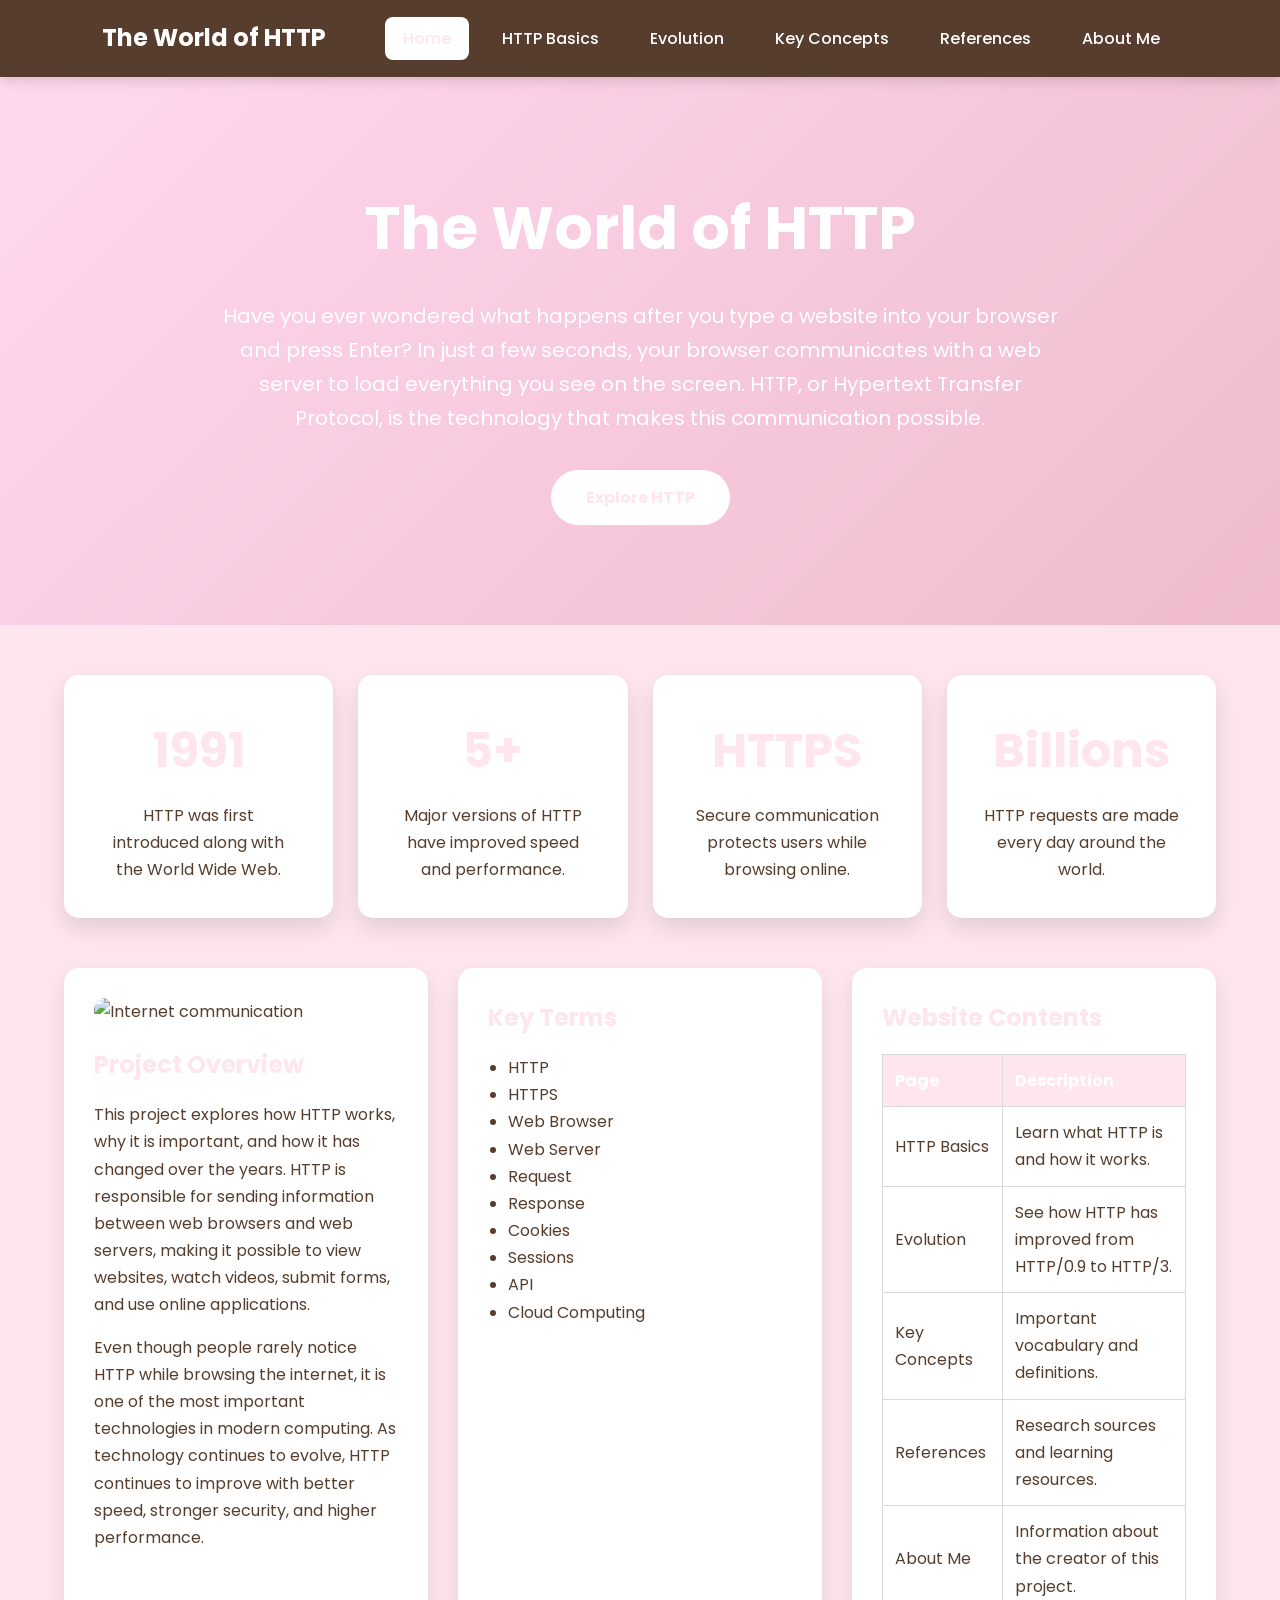
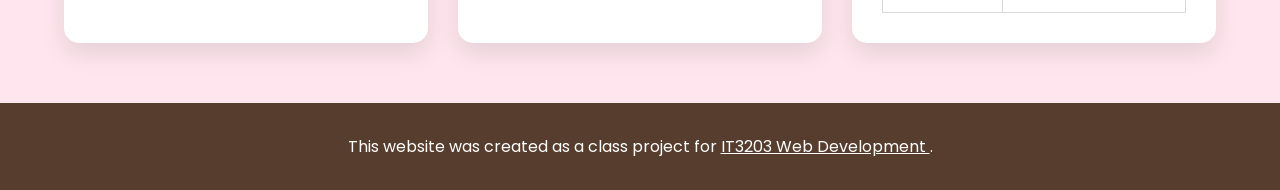
==== index.html @ f37b88d2 "Add files via upload" ====
<!DOCTYPE html>
<html lang="en">

<head>

  <meta charset="UTF-8">
  <meta name="viewport" content="width=device-width, initial-scale=1.0">

  <title>The World of HTTP</title>

  <link rel="stylesheet" href="styles.css">

</head>

<body>

<header>

  <div class="logo">
    <h2>The World of HTTP</h2>
  </div>

  <nav>

    <ul>

      <li><a class="active" href="index.html">Home</a></li>
      <li><a href="topic1.html">HTTP Basics</a></li>
      <li><a href="topic2.html">Evolution</a></li>
      <li><a href="concepts.html">Key Concepts</a></li>
      <li><a href="references.html">References</a></li>
      <li><a href="about.html">About Me</a></li>

    </ul>

  </nav>

</header>

<section class="hero">

  <h1>The World of HTTP</h1>

  <p>

    Have you ever wondered what happens after you type a website into your browser
    and press Enter? In just a few seconds, your browser communicates with a web
    server to load everything you see on the screen. HTTP, or Hypertext Transfer
    Protocol, is the technology that makes this communication possible.

  </p>

  <a href="topic1.html" class="button">Explore HTTP</a>

</section>


<section class="stats">

  <div class="stat">

    <h2>1991</h2>

    <p>
      HTTP was first introduced along with the World Wide Web.
    </p>

  </div>

  <div class="stat">

    <h2>5+</h2>

    <p>
      Major versions of HTTP have improved speed and performance.
    </p>

  </div>

  <div class="stat">

    <h2>HTTPS</h2>

    <p>
      Secure communication protects users while browsing online.
    </p>

  </div>

  <div class="stat">

    <h2>Billions</h2>

    <p>
      HTTP requests are made every day around the world.
    </p>

  </div>

</section>


<main class="container">


  <section class="card">

    <img src="images/hero.jpg"
         alt="Internet communication"
         class="banner-image">

    <h2>Project Overview</h2>

    <p>

      This project explores how HTTP works, why it is important,
      and how it has changed over the years. HTTP is responsible
      for sending information between web browsers and web servers,
      making it possible to view websites, watch videos, submit
      forms, and use online applications.

    </p>

    <p>

      Even though people rarely notice HTTP while browsing the
      internet, it is one of the most important technologies in
      modern computing. As technology continues to evolve,
      HTTP continues to improve with better speed,
      stronger security, and higher performance.

    </p>

  </section>


  <section class="card">

    <h2>Key Terms</h2>

    <ul>

      <li>HTTP</li>

      <li>HTTPS</li>

      <li>Web Browser</li>

      <li>Web Server</li>

      <li>Request</li>

      <li>Response</li>

      <li>Cookies</li>

      <li>Sessions</li>

      <li>API</li>

      <li>Cloud Computing</li>

    </ul>

  </section>

  <section class="card">

    <h2>Website Contents</h2>

    <table>

      <tr>

        <th>Page</th>

        <th>Description</th>

      </tr>

      <tr>

        <td>HTTP Basics</td>

        <td>Learn what HTTP is and how it works.</td>

      </tr>

      <tr>

        <td>Evolution</td>

        <td>See how HTTP has improved from HTTP/0.9 to HTTP/3.</td>

      </tr>

      <tr>

        <td>Key Concepts</td>

        <td>Important vocabulary and definitions.</td>

      </tr>

      <tr>

        <td>References</td>

        <td>Research sources and learning resources.</td>

      </tr>

      <tr>

        <td>About Me</td>

        <td>Information about the creator of this project.</td>

      </tr>

    </table>

  </section>

</main>


<footer>

  <p>

    This website was created as a class project for

    <a href="https://ksuweb.github.io/IT3203/" target="_blank">

      IT3203 Web Development

    </a>.

  </p>

</footer>

</body>

</html>
---- styles.css ----
@import url('https://fonts.googleapis.com/css2?family=Poppins:wght@300;400;500;600;700&display=swap');


*{
    margin:0;
    padding:0;
    box-sizing:border-box;
}


body{

    font-family:'Poppins',sans-serif;

    background:#ffe6ee;

    color:#563d2d;

    line-height:1.7;

}



header{

    background:#563d2d;

    display:flex;

    justify-content:space-between;

    align-items:center;

    padding:18px 8%;

    position:sticky;

    top:0;

    z-index:999;

    box-shadow:0 3px 12px rgba(0,0,0,.15);

}

.logo{

    color:white;

}

nav ul{

    display:flex;

    list-style:none;

    gap:15px;

}

nav a{

    color:white;

    text-decoration:none;

    padding:10px 18px;

    border-radius:8px;

    transition:.3s;

    font-weight:500;

}

nav a:hover{

    background:#563d2d;

    color:#ffe6ee;

}

.active{

    background:white;

    color:#ffe6ee;

}


.hero{

    background:linear-gradient(135deg,#FFD8F0,#EFBBCC);

    color:white;

    text-align:center;

    padding:100px 20px;

}

.hero h1{

    font-size:60px;

    margin-bottom:20px;

}

.hero p{

    max-width:850px;

    margin:auto;

    font-size:20px;

}


.button{

    display:inline-block;

    margin-top:35px;

    background:white;

    color:#ffe6ee;

    text-decoration:none;

    padding:14px 35px;

    border-radius:40px;

    font-weight:bold;

    transition:.3s;

}

.button:hover{

    transform:translateY(-5px);

    background:#563d2d;

}


.stats{

    width:90%;

    max-width:1200px;

    margin:50px auto;

    display:grid;

    grid-template-columns:repeat(auto-fit,minmax(220px,1fr));

    gap:25px;

}

.stat{

    background:white;

    border-radius:15px;

    text-align:center;

    padding:35px;

    box-shadow:0 10px 25px rgba(0,0,0,.12);

    transition:.3s;

}

.stat:hover{

    transform:translateY(-10px);

}

.stat h2{

    color:#ffe6ee;

    font-size:48px;

}

.stat p{

    margin-top:10px;

}


.container{

    width:90%;

    max-width:1200px;

    margin:50px auto;

    display:grid;

    grid-template-columns:repeat(auto-fit,minmax(320px,1fr));

    gap:30px;

}


.card{

    background:white;

    border-radius:15px;

    padding:30px;

    box-shadow:0 10px 25px rgba(0,0,0,.10);

    transition:.3s;

}

.card:hover{

    transform:translateY(-8px);

}

.card h2{

    color:#ffe6ee;

    margin-bottom:15px;

}

.card p{

    margin-bottom:15px;

}

.card ul{

    margin-left:20px;

}


.banner-image{

    width:100%;

    border-radius:12px;

    margin-bottom:20px;

}


table{

    width:100%;

    border-collapse:collapse;

    margin-top:15px;

}

th{

    background:#ffe6ee;

    color:white;

}

th,td{

    border:1px solid #d9d9d9;

    padding:12px;

    text-align:left;

}


footer{

    background:#563d2d;

    color:white;

    text-align:center;

    padding:30px;

    margin-top:60px;

}

footer a{

    color:#ffffff;

}

footer a:hover{

    color:#563d2d;

}


.card,
.stat{

    animation:fadeUp .8s ease;

}

@keyframes fadeUp{

    from{

        opacity:0;

        transform:translateY(25px);

    }

    to{

        opacity:1;

        transform:translateY(0);

    }

}


@media (max-width:900px){

    header{

        flex-direction:column;

    }

    nav ul{

        flex-wrap:wrap;

        justify-content:center;

        margin-top:15px;

    }

    .hero h1{

        font-size:42px;

    }

    .hero p{

        font-size:18px;

    }

}
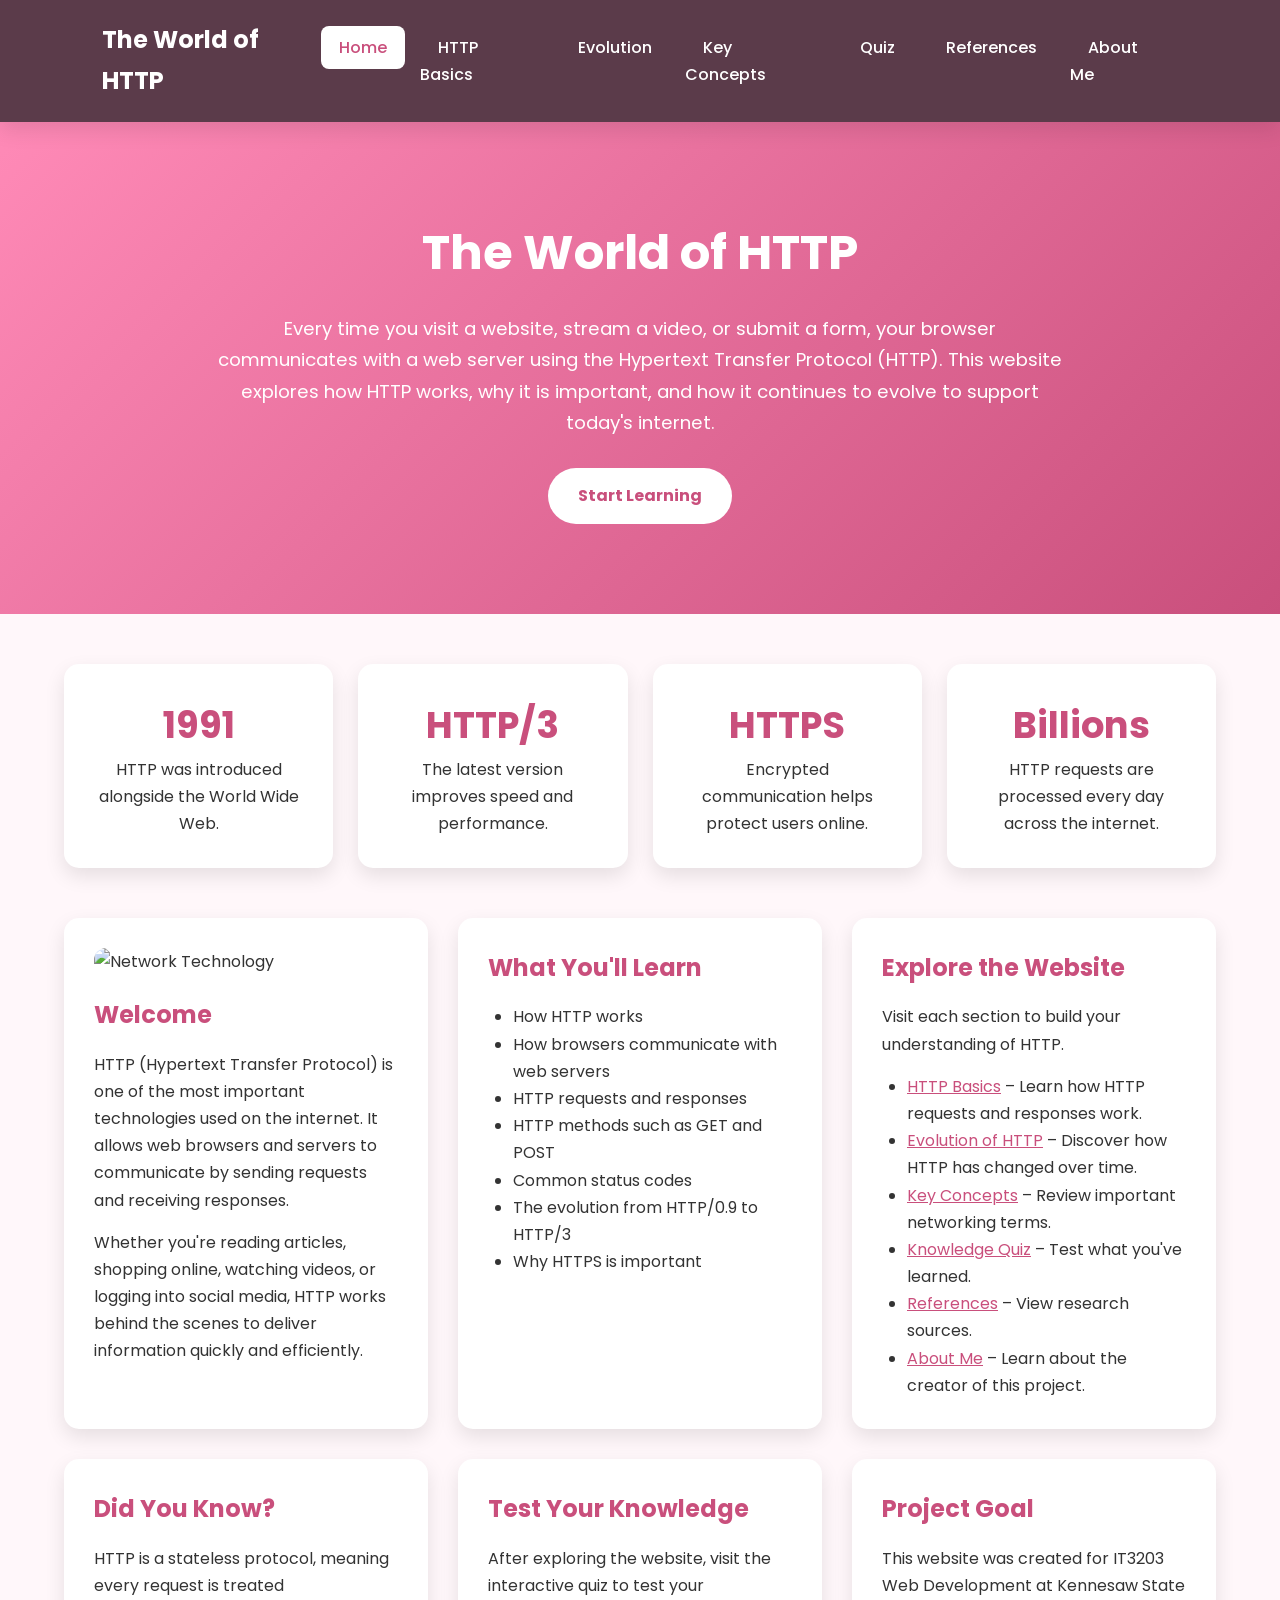
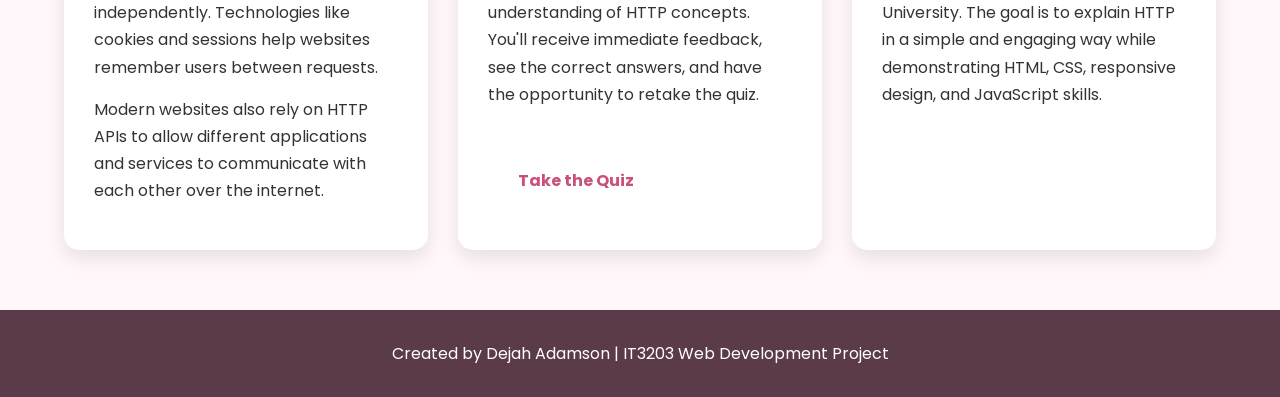
==== commit a8b9b8fe: "Update index.html" ====
--- a/index.html
+++ b/index.html
@@ -2,245 +2,173 @@
 <html lang="en">
 
 <head>
-
-  <meta charset="UTF-8">
-  <meta name="viewport" content="width=device-width, initial-scale=1.0">
-
-  <title>The World of HTTP</title>
-
-  <link rel="stylesheet" href="styles.css">
-
+    <meta charset="UTF-8">
+    <meta name="viewport" content="width=device-width, initial-scale=1.0">
+    <title>The World of HTTP</title>
+    <link rel="stylesheet" href="styles.css">
 </head>
 
 <body>
 
 <header>
 
-  <div class="logo">
-    <h2>The World of HTTP</h2>
-  </div>
+    <div class="logo">
+        <h2>The World of HTTP</h2>
+    </div>
 
-  <nav>
-
-    <ul>
-
-      <li><a class="active" href="index.html">Home</a></li>
-      <li><a href="topic1.html">HTTP Basics</a></li>
-      <li><a href="topic2.html">Evolution</a></li>
-      <li><a href="concepts.html">Key Concepts</a></li>
-      <li><a href="references.html">References</a></li>
-      <li><a href="about.html">About Me</a></li>
-
-    </ul>
-
-  </nav>
+    <nav>
+        <ul>
+            <li><a class="active" href="index.html">Home</a></li>
+            <li><a href="topic1.html">HTTP Basics</a></li>
+            <li><a href="topic2.html">Evolution</a></li>
+            <li><a href="concepts.html">Key Concepts</a></li>
+            <li><a href="quiz.html">Quiz</a></li>
+            <li><a href="references.html">References</a></li>
+            <li><a href="about.html">About Me</a></li>
+        </ul>
+    </nav>
 
 </header>
 
 <section class="hero">
 
-  <h1>The World of HTTP</h1>
+    <h1>The World of HTTP</h1>
 
-  <p>
+    <p>
+        Every time you visit a website, stream a video, or submit a form, your browser communicates with a web server using the Hypertext Transfer Protocol (HTTP). This website explores how HTTP works, why it is important, and how it continues to evolve to support today's internet.
+    </p>
 
-    Have you ever wondered what happens after you type a website into your browser
-    and press Enter? In just a few seconds, your browser communicates with a web
-    server to load everything you see on the screen. HTTP, or Hypertext Transfer
-    Protocol, is the technology that makes this communication possible.
-
-  </p>
-
-  <a href="topic1.html" class="button">Explore HTTP</a>
+    <a href="topic1.html" class="button">Start Learning</a>
 
 </section>
 
-
 <section class="stats">
 
-  <div class="stat">
+    <div class="stat">
+        <h2>1991</h2>
+        <p>HTTP was introduced alongside the World Wide Web.</p>
+    </div>
 
-    <h2>1991</h2>
+    <div class="stat">
+        <h2>HTTP/3</h2>
+        <p>The latest version improves speed and performance.</p>
+    </div>
 
-    <p>
-      HTTP was first introduced along with the World Wide Web.
-    </p>
+    <div class="stat">
+        <h2>HTTPS</h2>
+        <p>Encrypted communication helps protect users online.</p>
+    </div>
 
-  </div>
-
-  <div class="stat">
-
-    <h2>5+</h2>
-
-    <p>
-      Major versions of HTTP have improved speed and performance.
-    </p>
-
-  </div>
-
-  <div class="stat">
-
-    <h2>HTTPS</h2>
-
-    <p>
-      Secure communication protects users while browsing online.
-    </p>
-
-  </div>
-
-  <div class="stat">
-
-    <h2>Billions</h2>
-
-    <p>
-      HTTP requests are made every day around the world.
-    </p>
-
-  </div>
+    <div class="stat">
+        <h2>Billions</h2>
+        <p>HTTP requests are processed every day across the internet.</p>
+    </div>
 
 </section>
 
-
 <main class="container">
 
+    <section class="card">
 
-  <section class="card">
+        <img src="images/hero.jpg" alt="Network Technology" class="banner-image">
 
-    <img src="images/hero.jpg"
-         alt="Internet communication"
-         class="banner-image">
+        <h2>Welcome</h2>
 
-    <h2>Project Overview</h2>
+        <p>
+            HTTP (Hypertext Transfer Protocol) is one of the most important technologies used on the internet. It allows web browsers and servers to communicate by sending requests and receiving responses.
+        </p>
 
-    <p>
+        <p>
+            Whether you're reading articles, shopping online, watching videos, or logging into social media, HTTP works behind the scenes to deliver information quickly and efficiently.
+        </p>
 
-      This project explores how HTTP works, why it is important,
-      and how it has changed over the years. HTTP is responsible
-      for sending information between web browsers and web servers,
-      making it possible to view websites, watch videos, submit
-      forms, and use online applications.
+    </section>
 
-    </p>
+    <section class="card">
 
-    <p>
+        <h2>What You'll Learn</h2>
 
-      Even though people rarely notice HTTP while browsing the
-      internet, it is one of the most important technologies in
-      modern computing. As technology continues to evolve,
-      HTTP continues to improve with better speed,
-      stronger security, and higher performance.
+        <ul>
+            <li>How HTTP works</li>
+            <li>How browsers communicate with web servers</li>
+            <li>HTTP requests and responses</li>
+            <li>HTTP methods such as GET and POST</li>
+            <li>Common status codes</li>
+            <li>The evolution from HTTP/0.9 to HTTP/3</li>
+            <li>Why HTTPS is important</li>
+        </ul>
 
-    </p>
+    </section>
 
-  </section>
+    <section class="card">
 
+        <h2>Explore the Website</h2>
 
-  <section class="card">
+        <p>
+            Visit each section to build your understanding of HTTP.
+        </p>
 
-    <h2>Key Terms</h2>
+        <ul>
+            <li><a href="topic1.html">HTTP Basics</a> – Learn how HTTP requests and responses work.</li>
 
-    <ul>
+            <li><a href="topic2.html">Evolution of HTTP</a> – Discover how HTTP has changed over time.</li>
 
-      <li>HTTP</li>
+            <li><a href="concepts.html">Key Concepts</a> – Review important networking terms.</li>
 
-      <li>HTTPS</li>
+            <li><a href="quiz.html">Knowledge Quiz</a> – Test what you've learned.</li>
 
-      <li>Web Browser</li>
+            <li><a href="references.html">References</a> – View research sources.</li>
 
-      <li>Web Server</li>
+            <li><a href="about.html">About Me</a> – Learn about the creator of this project.</li>
+        </ul>
 
-      <li>Request</li>
+    </section>
 
-      <li>Response</li>
+    <section class="card">
 
-      <li>Cookies</li>
+        <h2>Did You Know?</h2>
 
-      <li>Sessions</li>
+        <p>
+            HTTP is a stateless protocol, meaning every request is treated independently. Technologies like cookies and sessions help websites remember users between requests.
+        </p>
 
-      <li>API</li>
+        <p>
+            Modern websites also rely on HTTP APIs to allow different applications and services to communicate with each other over the internet.
+        </p>
 
-      <li>Cloud Computing</li>
+    </section>
 
-    </ul>
+    <section class="card">
 
-  </section>
+        <h2>Test Your Knowledge</h2>
 
-  <section class="card">
+        <p>
+            After exploring the website, visit the interactive quiz to test your understanding of HTTP concepts. You'll receive immediate feedback, see the correct answers, and have the opportunity to retake the quiz.
+        </p>
 
-    <h2>Website Contents</h2>
+        <a href="quiz.html" class="button">Take the Quiz</a>
 
-    <table>
+    </section>
 
-      <tr>
+    <section class="card">
 
-        <th>Page</th>
+        <h2>Project Goal</h2>
 
-        <th>Description</th>
+        <p>
+            This website was created for IT3203 Web Development at Kennesaw State University. The goal is to explain HTTP in a simple and engaging way while demonstrating HTML, CSS, responsive design, and JavaScript skills.
+        </p>
 
-      </tr>
-
-      <tr>
-
-        <td>HTTP Basics</td>
-
-        <td>Learn what HTTP is and how it works.</td>
-
-      </tr>
-
-      <tr>
-
-        <td>Evolution</td>
-
-        <td>See how HTTP has improved from HTTP/0.9 to HTTP/3.</td>
-
-      </tr>
-
-      <tr>
-
-        <td>Key Concepts</td>
-
-        <td>Important vocabulary and definitions.</td>
-
-      </tr>
-
-      <tr>
-
-        <td>References</td>
-
-        <td>Research sources and learning resources.</td>
-
-      </tr>
-
-      <tr>
-
-        <td>About Me</td>
-
-        <td>Information about the creator of this project.</td>
-
-      </tr>
-
-    </table>
-
-  </section>
+    </section>
 
 </main>
 
-
 <footer>
 
-  <p>
-
-    This website was created as a class project for
-
-    <a href="https://ksuweb.github.io/IT3203/" target="_blank">
-
-      IT3203 Web Development
-
-    </a>.
-
-  </p>
+    <p>
+        Created by Dejah Adamson | IT3203 Web Development Project
+    </p>
 
 </footer>
 
 </body>
-
-</html>+</html>
--- a/styles.css
+++ b/styles.css
@@ -1,5 +1,17 @@
 
 @import url('https://fonts.googleapis.com/css2?family=Poppins:wght@300;400;500;600;700&display=swap');
+
+:root{
+    --primary:#c94f7c;
+    --secondary:#5b3b4a;
+    --accent:#f8d7e5;
+    --background:#fff7fa;
+    --white:#ffffff;
+    --text:#333333;
+    --success:#2e8b57;
+    --danger:#d62828;
+    --shadow:0 8px 20px rgba(0,0,0,.1);
+}
 
 
 *{
@@ -12,20 +24,16 @@
 body{
 
     font-family:'Poppins',sans-serif;
-
-    background:#ffe6ee;
-
-    color:#563d2d;
-
+    background:var(--background);
+    color:var(--text);
     line-height:1.7;
 
 }
 
-
-
 header{
 
-    background:#563d2d;
+    background:var(--secondary);
+    color:white;
 
     display:flex;
 
@@ -33,19 +41,20 @@
 
     align-items:center;
 
-    padding:18px 8%;
+    padding:20px 8%;
 
     position:sticky;
 
     top:0;
 
-    z-index:999;
-
-    box-shadow:0 3px 12px rgba(0,0,0,.15);
-
-}
-
-.logo{
+    z-index:1000;
+
+    box-shadow:var(--shadow);
+
+}
+
+
+.logo h2{
 
     color:white;
 
@@ -63,10 +72,10 @@
 
 nav a{
 
-    color:white;
-
     text-decoration:none;
 
+    color:white;
+
     padding:10px 18px;
 
     border-radius:8px;
@@ -79,9 +88,7 @@
 
 nav a:hover{
 
-    background:#563d2d;
-
-    color:#ffe6ee;
+    background:var(--primary);
 
 }
 
@@ -89,26 +96,25 @@
 
     background:white;
 
-    color:#ffe6ee;
-
-}
-
+    color:var(--primary);
+
+}
 
 .hero{
 
-    background:linear-gradient(135deg,#FFD8F0,#EFBBCC);
+    background:linear-gradient(135deg,#ff8ab7,#c94f7c);
 
     color:white;
 
     text-align:center;
 
-    padding:100px 20px;
+    padding:90px 20px;
 
 }
 
 .hero h1{
 
-    font-size:60px;
+    font-size:3rem;
 
     margin-bottom:20px;
 
@@ -120,7 +126,7 @@
 
     margin:auto;
 
-    font-size:20px;
+    font-size:1.15rem;
 
 }
 
@@ -129,15 +135,15 @@
 
     display:inline-block;
 
-    margin-top:35px;
+    margin-top:30px;
 
     background:white;
 
-    color:#ffe6ee;
+    color:var(--primary);
 
     text-decoration:none;
 
-    padding:14px 35px;
+    padding:14px 30px;
 
     border-radius:40px;
 
@@ -149,187 +155,308 @@
 
 .button:hover{
 
+    background:var(--secondary);
+
+    color:white;
+
+    transform:translateY(-3px);
+
+}
+
+
+.stats{
+
+    width:90%;
+
+    max-width:1200px;
+
+    margin:50px auto;
+
+    display:grid;
+
+    grid-template-columns:repeat(auto-fit,minmax(220px,1fr));
+
+    gap:25px;
+
+}
+
+.stat{
+
+    background:white;
+
+    padding:30px;
+
+    text-align:center;
+
+    border-radius:15px;
+
+    box-shadow:var(--shadow);
+
+    transition:.3s;
+
+}
+
+.stat:hover{
+
+    transform:translateY(-6px);
+
+}
+
+.stat h2{
+
+    color:var(--primary);
+
+    font-size:2.3rem;
+
+}
+
+
+.container{
+
+    width:90%;
+
+    max-width:1200px;
+
+    margin:50px auto;
+
+    display:grid;
+
+    grid-template-columns:repeat(auto-fit,minmax(320px,1fr));
+
+    gap:30px;
+
+}
+
+
+.card{
+
+    background:white;
+
+    padding:30px;
+
+    border-radius:15px;
+
+    box-shadow:var(--shadow);
+
+    transition:.3s;
+
+    overflow-wrap:break-word;
+
+}
+
+.card:hover{
+
     transform:translateY(-5px);
 
-    background:#563d2d;
-
-}
-
-
-.stats{
-
-    width:90%;
-
-    max-width:1200px;
-
-    margin:50px auto;
-
-    display:grid;
-
-    grid-template-columns:repeat(auto-fit,minmax(220px,1fr));
-
-    gap:25px;
-
-}
-
-.stat{
-
-    background:white;
-
-    border-radius:15px;
+}
+
+.card h2{
+
+    color:var(--primary);
+
+    margin-bottom:15px;
+
+}
+
+.card p{
+
+    margin-bottom:15px;
+
+}
+
+.card ul,
+.card ol{
+
+    margin-left:25px;
+
+}
+
+.banner-image{
+
+    width:100%;
+
+    border-radius:12px;
+
+    margin-bottom:20px;
+
+}
+
+
+table{
+
+    width:100%;
+
+    border-collapse:collapse;
+
+    margin-top:20px;
+
+    display:block;
+
+    overflow-x:auto;
+
+}
+
+th{
+
+    background:var(--primary);
+
+    color:white;
+
+}
+
+th,
+td{
+
+    border:1px solid #ddd;
+
+    padding:12px;
+
+    text-align:left;
+
+}
+
+
+a{
+
+    color:var(--primary);
+
+}
+
+a:hover{
+
+    color:var(--secondary);
+
+}
+
+
+.quiz-question{
+
+    margin-bottom:30px;
+
+}
+
+.quiz-question h3{
+
+    margin-bottom:10px;
+
+}
+
+input[type=text]{
+
+    width:100%;
+
+    padding:12px;
+
+    border:1px solid #ccc;
+
+    border-radius:8px;
+
+    margin-top:10px;
+
+}
+
+label{
+
+    display:block;
+
+    margin:8px 0;
+
+}
+
+button{
+
+    background:var(--primary);
+
+    color:white;
+
+    border:none;
+
+    padding:12px 25px;
+
+    border-radius:8px;
+
+    cursor:pointer;
+
+    margin-top:20px;
+
+    margin-right:10px;
+
+    font-size:16px;
+
+    transition:.3s;
+
+}
+
+button:hover{
+
+    background:var(--secondary);
+
+}
+
+#results{
+
+    margin-top:40px;
+
+    padding:25px;
+
+    border-radius:12px;
+
+    background:#fafafa;
+
+    box-shadow:var(--shadow);
+
+}
+
+.correct{
+
+    color:var(--success);
+
+    font-weight:bold;
+
+}
+
+.incorrect{
+
+    color:var(--danger);
+
+    font-weight:bold;
+
+}
+
+.pass{
+
+    color:var(--success);
+
+    font-size:1.4rem;
+
+}
+
+.fail{
+
+    color:var(--danger);
+
+    font-size:1.4rem;
+
+}
+
+
+footer{
+
+    background:var(--secondary);
+
+    color:white;
 
     text-align:center;
 
-    padding:35px;
-
-    box-shadow:0 10px 25px rgba(0,0,0,.12);
-
-    transition:.3s;
-
-}
-
-.stat:hover{
-
-    transform:translateY(-10px);
-
-}
-
-.stat h2{
-
-    color:#ffe6ee;
-
-    font-size:48px;
-
-}
-
-.stat p{
-
-    margin-top:10px;
-
-}
-
-
-.container{
-
-    width:90%;
-
-    max-width:1200px;
-
-    margin:50px auto;
-
-    display:grid;
-
-    grid-template-columns:repeat(auto-fit,minmax(320px,1fr));
-
-    gap:30px;
-
-}
-
-
-.card{
-
-    background:white;
-
-    border-radius:15px;
-
     padding:30px;
 
-    box-shadow:0 10px 25px rgba(0,0,0,.10);
-
-    transition:.3s;
-
-}
-
-.card:hover{
-
-    transform:translateY(-8px);
-
-}
-
-.card h2{
-
-    color:#ffe6ee;
-
-    margin-bottom:15px;
-
-}
-
-.card p{
-
-    margin-bottom:15px;
-
-}
-
-.card ul{
-
-    margin-left:20px;
-
-}
-
-
-.banner-image{
-
-    width:100%;
-
-    border-radius:12px;
-
-    margin-bottom:20px;
-
-}
-
-
-table{
-
-    width:100%;
-
-    border-collapse:collapse;
-
-    margin-top:15px;
-
-}
-
-th{
-
-    background:#ffe6ee;
-
-    color:white;
-
-}
-
-th,td{
-
-    border:1px solid #d9d9d9;
-
-    padding:12px;
-
-    text-align:left;
-
-}
-
-
-footer{
-
-    background:#563d2d;
-
-    color:white;
-
-    text-align:center;
-
-    padding:30px;
-
     margin-top:60px;
 
 }
 
 footer a{
 
-    color:#ffffff;
-
-}
-
-footer a:hover{
-
-    color:#563d2d;
+    color:white;
 
 }
 
@@ -347,7 +474,7 @@
 
         opacity:0;
 
-        transform:translateY(25px);
+        transform:translateY(20px);
 
     }
 
@@ -362,7 +489,7 @@
 }
 
 
-@media (max-width:900px){
+@media(max-width:900px){
 
     header{
 
@@ -382,14 +509,8 @@
 
     .hero h1{
 
-        font-size:42px;
+        font-size:2.2rem;
 
     }
 
-    .hero p{
-
-        font-size:18px;
-
-    }
-
-}+}
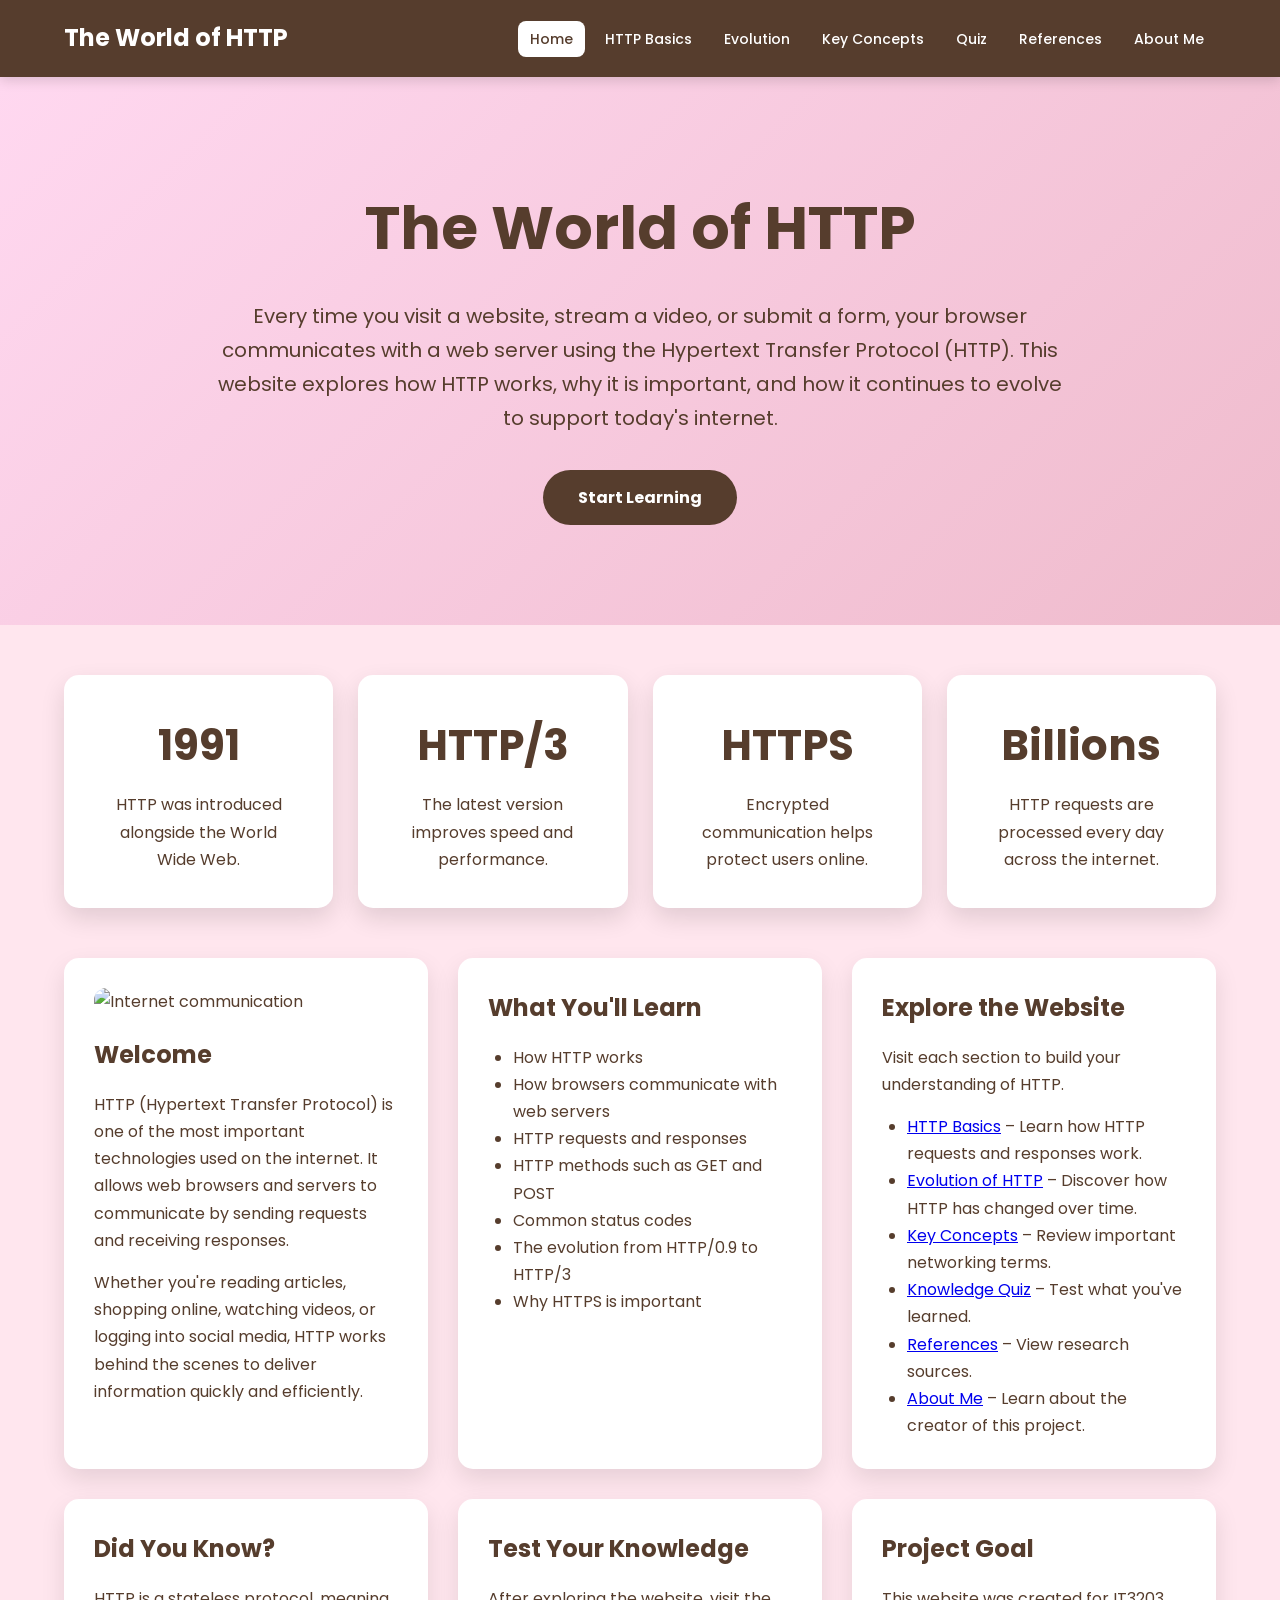
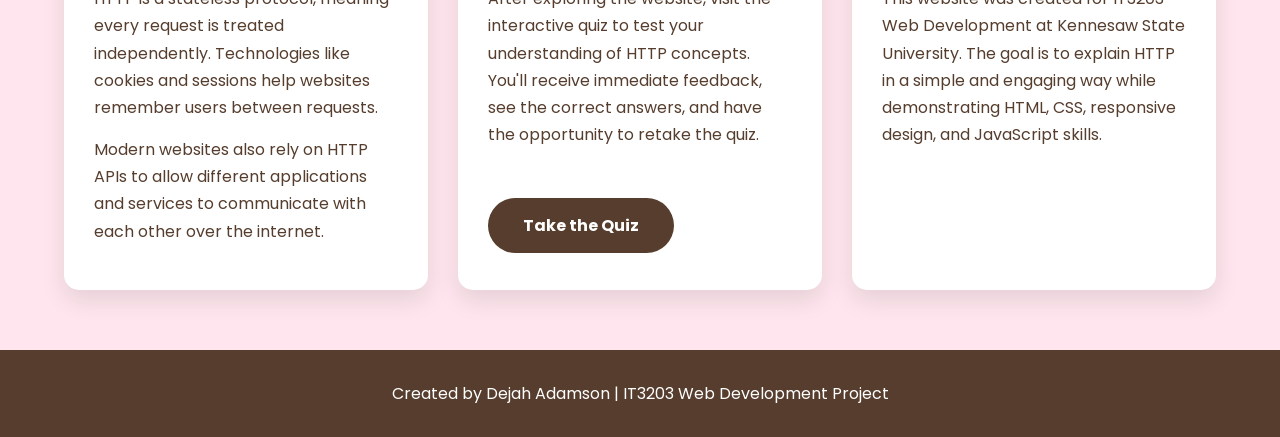
==== commit b90223ad: "Update index.html" ====
--- a/index.html
+++ b/index.html
@@ -70,7 +70,9 @@
 
     <section class="card">
 
-        <img src="images/hero.jpg" alt="Network Technology" class="banner-image">
+    <img src="https://upload.wikimedia.org/wikipedia/commons/thumb/6/6a/Internet_map_1024.jpg/640px-Internet_map_1024.jpg"
+     alt="Internet communication"
+     class="banner-image">
 
         <h2>Welcome</h2>
 
--- a/styles.css
+++ b/styles.css
@@ -1,17 +1,4 @@
-
 @import url('https://fonts.googleapis.com/css2?family=Poppins:wght@300;400;500;600;700&display=swap');
-
-:root{
-    --primary:#c94f7c;
-    --secondary:#5b3b4a;
-    --accent:#f8d7e5;
-    --background:#fff7fa;
-    --white:#ffffff;
-    --text:#333333;
-    --success:#2e8b57;
-    --danger:#d62828;
-    --shadow:0 8px 20px rgba(0,0,0,.1);
-}
 
 
 *{
@@ -24,245 +11,269 @@
 body{
 
     font-family:'Poppins',sans-serif;
-    background:var(--background);
-    color:var(--text);
+    background:#ffe6ee;
+    color:#563d2d;
     line-height:1.7;
 
 }
 
+
+/* HEADER */
+
 header{
 
-    background:var(--secondary);
+    background:#563d2d;
+    display:flex;
+    justify-content:space-between;
+    align-items:center;
+    padding:18px 5%;
+    position:sticky;
+    top:0;
+    z-index:999;
+    box-shadow:0 3px 12px rgba(0,0,0,.15);
+
+}
+
+
+.logo h2{
+
     color:white;
+    font-size:24px;
+    white-space:nowrap;
+
+}
+
+
+nav{
+
+    flex:1;
+
+}
+
+
+nav ul{
 
     display:flex;
-
-    justify-content:space-between;
-
+    justify-content:flex-end;
     align-items:center;
-
-    padding:20px 8%;
-
-    position:sticky;
-
-    top:0;
-
-    z-index:1000;
-
-    box-shadow:var(--shadow);
-
-}
-
-
-.logo h2{
+    gap:8px;
+    list-style:none;
+    flex-wrap:wrap;
+
+}
+
+
+nav a{
 
     color:white;
-
-}
-
-nav ul{
-
-    display:flex;
-
-    list-style:none;
-
-    gap:15px;
-
-}
-
-nav a{
-
     text-decoration:none;
-
+    padding:8px 12px;
+    border-radius:8px;
+    transition:.3s;
+    font-weight:500;
+    font-size:14px;
+
+}
+
+
+nav a:hover{
+
+    background:white;
+    color:#563d2d;
+
+}
+
+
+.active{
+
+    background:white;
+    color:#563d2d !important;
+
+}
+
+
+
+/* HERO */
+
+.hero{
+
+    background:linear-gradient(135deg,#FFD8F0,#EFBBCC);
+    color:#563d2d;
+    text-align:center;
+    padding:100px 20px;
+
+}
+
+
+.hero h1{
+
+    font-size:60px;
+    margin-bottom:20px;
+    color:#563d2d;
+
+}
+
+
+.hero p{
+
+    max-width:850px;
+    margin:auto;
+    font-size:20px;
+
+}
+
+
+
+/* BUTTON */
+
+.button{
+
+    display:inline-block;
+    margin-top:35px;
+    background:#563d2d;
     color:white;
-
-    padding:10px 18px;
-
-    border-radius:8px;
-
+    text-decoration:none;
+    padding:14px 35px;
+    border-radius:40px;
+    font-weight:bold;
     transition:.3s;
 
-    font-weight:500;
-
-}
-
-nav a:hover{
-
-    background:var(--primary);
-
-}
-
-.active{
+}
+
+
+.button:hover{
+
+    transform:translateY(-5px);
+    background:#8b5e3c;
+
+}
+
+
+
+/* STATS */
+
+.stats{
+
+    width:90%;
+    max-width:1200px;
+    margin:50px auto;
+
+    display:grid;
+
+    grid-template-columns:repeat(auto-fit,minmax(220px,1fr));
+
+    gap:25px;
+
+}
+
+
+.stat{
 
     background:white;
 
-    color:var(--primary);
-
-}
-
-.hero{
-
-    background:linear-gradient(135deg,#ff8ab7,#c94f7c);
-
-    color:white;
+    border-radius:15px;
 
     text-align:center;
 
-    padding:90px 20px;
-
-}
-
-.hero h1{
-
-    font-size:3rem;
-
-    margin-bottom:20px;
-
-}
-
-.hero p{
-
-    max-width:850px;
-
-    margin:auto;
-
-    font-size:1.15rem;
-
-}
-
-
-.button{
-
-    display:inline-block;
-
-    margin-top:30px;
+    padding:35px;
+
+    box-shadow:0 10px 25px rgba(0,0,0,.12);
+
+    transition:.3s;
+
+}
+
+
+.stat:hover{
+
+    transform:translateY(-10px);
+
+}
+
+
+.stat h2{
+
+    color:#563d2d;
+
+    font-size:42px;
+
+}
+
+
+.stat p{
+
+    margin-top:10px;
+
+}
+
+
+
+/* CONTENT */
+
+.container{
+
+    width:90%;
+    max-width:1200px;
+    margin:50px auto;
+
+    display:grid;
+
+    grid-template-columns:repeat(auto-fit,minmax(320px,1fr));
+
+    gap:30px;
+
+}
+
+
+
+.card{
 
     background:white;
 
-    color:var(--primary);
-
-    text-decoration:none;
-
-    padding:14px 30px;
-
-    border-radius:40px;
-
-    font-weight:bold;
+    border-radius:15px;
+
+    padding:30px;
+
+    box-shadow:0 10px 25px rgba(0,0,0,.10);
 
     transition:.3s;
 
 }
 
-.button:hover{
-
-    background:var(--secondary);
-
-    color:white;
-
-    transform:translateY(-3px);
-
-}
-
-
-.stats{
-
-    width:90%;
-
-    max-width:1200px;
-
-    margin:50px auto;
-
-    display:grid;
-
-    grid-template-columns:repeat(auto-fit,minmax(220px,1fr));
-
-    gap:25px;
-
-}
-
-.stat{
-
-    background:white;
-
-    padding:30px;
-
-    text-align:center;
-
-    border-radius:15px;
-
-    box-shadow:var(--shadow);
-
-    transition:.3s;
-
-}
-
-.stat:hover{
-
-    transform:translateY(-6px);
-
-}
-
-.stat h2{
-
-    color:var(--primary);
-
-    font-size:2.3rem;
-
-}
-
-
-.container{
-
-    width:90%;
-
-    max-width:1200px;
-
-    margin:50px auto;
-
-    display:grid;
-
-    grid-template-columns:repeat(auto-fit,minmax(320px,1fr));
-
-    gap:30px;
-
-}
-
-
-.card{
-
-    background:white;
-
-    padding:30px;
-
-    border-radius:15px;
-
-    box-shadow:var(--shadow);
-
-    transition:.3s;
-
-    overflow-wrap:break-word;
-
-}
+
 
 .card:hover{
 
-    transform:translateY(-5px);
-
-}
+    transform:translateY(-8px);
+
+}
+
+
 
 .card h2{
 
-    color:var(--primary);
+    color:#563d2d;
 
     margin-bottom:15px;
 
 }
 
+
+.card h3{
+
+    color:#563d2d;
+
+    margin-bottom:10px;
+
+}
+
+
 .card p{
 
     margin-bottom:15px;
 
 }
+
 
 .card ul,
 .card ol{
@@ -271,6 +282,10 @@
 
 }
 
+
+
+/* IMAGES */
+
 .banner-image{
 
     width:100%;
@@ -282,27 +297,28 @@
 }
 
 
+
+/* TABLES */
+
 table{
 
     width:100%;
 
     border-collapse:collapse;
 
-    margin-top:20px;
-
-    display:block;
-
-    overflow-x:auto;
-
-}
+    margin-top:15px;
+
+}
+
 
 th{
 
-    background:var(--primary);
+    background:#563d2d;
 
     color:white;
 
 }
+
 
 th,
 td{
@@ -316,18 +332,15 @@
 }
 
 
-a{
-
-    color:var(--primary);
-
-}
-
-a:hover{
-
-    color:var(--secondary);
-
-}
-
+tr:nth-child(even){
+
+    background:#fff3f7;
+
+}
+
+
+
+/* QUIZ */
 
 .quiz-question{
 
@@ -335,37 +348,35 @@
 
 }
 
-.quiz-question h3{
-
-    margin-bottom:10px;
-
-}
-
-input[type=text]{
+
+.quiz-question label{
+
+    display:block;
+
+    margin:10px 0;
+
+}
+
+
+input[type="text"]{
 
     width:100%;
 
     padding:12px;
 
+    border-radius:8px;
+
     border:1px solid #ccc;
 
-    border-radius:8px;
-
     margin-top:10px;
 
 }
 
-label{
-
-    display:block;
-
-    margin:8px 0;
-
-}
+
 
 button{
 
-    background:var(--primary);
+    background:#563d2d;
 
     color:white;
 
@@ -373,76 +384,77 @@
 
     padding:12px 25px;
 
-    border-radius:8px;
+    border-radius:25px;
 
     cursor:pointer;
 
-    margin-top:20px;
-
-    margin-right:10px;
+    margin:10px;
 
     font-size:16px;
 
-    transition:.3s;
-
-}
+}
+
 
 button:hover{
 
-    background:var(--secondary);
-
-}
+    background:#8b5e3c;
+
+}
+
+
 
 #results{
 
-    margin-top:40px;
-
-    padding:25px;
+    margin-top:30px;
+
+    padding:20px;
 
     border-radius:12px;
 
-    background:#fafafa;
-
-    box-shadow:var(--shadow);
-
-}
+    background:#fff3f7;
+
+}
+
+
 
 .correct{
 
-    color:var(--success);
+    color:green;
 
     font-weight:bold;
 
 }
 
+
 .incorrect{
 
-    color:var(--danger);
+    color:red;
 
     font-weight:bold;
 
 }
 
+
 .pass{
 
-    color:var(--success);
-
-    font-size:1.4rem;
-
-}
+    color:green;
+
+}
+
 
 .fail{
 
-    color:var(--danger);
-
-    font-size:1.4rem;
-
-}
-
+    color:red;
+
+}
+
+
+
+/* FOOTER */
 
 footer{
 
-    background:var(--secondary);
+    background:#563d2d;
 
     color:white;
 
@@ -454,12 +466,23 @@
 
 }
 
+
 footer a{
 
     color:white;
 
 }
 
+
+footer a:hover{
+
+    color:#FFD8F0;
+
+}
+
+
+
+/* ANIMATION */
 
 .card,
 .stat{
@@ -468,13 +491,14 @@
 
 }
 
+
 @keyframes fadeUp{
 
     from{
 
         opacity:0;
 
-        transform:translateY(20px);
+        transform:translateY(25px);
 
     }
 
@@ -489,28 +513,97 @@
 }
 
 
+
+/* MOBILE */
+
 @media(max-width:900px){
 
-    header{
-
-        flex-direction:column;
-
-    }
-
-    nav ul{
-
-        flex-wrap:wrap;
-
-        justify-content:center;
-
-        margin-top:15px;
-
-    }
-
-    .hero h1{
-
-        font-size:2.2rem;
-
-    }
-
-}
+
+header{
+
+    flex-direction:column;
+
+    gap:15px;
+
+}
+
+
+nav ul{
+
+    justify-content:center;
+
+}
+
+
+nav a{
+
+    font-size:13px;
+
+    padding:8px 10px;
+
+}
+
+
+.hero h1{
+
+    font-size:42px;
+
+}
+
+
+.hero p{
+
+    font-size:18px;
+
+}
+
+
+}
+/* REFERENCES PAGE */
+
+.references-container{
+
+    display:block;
+
+    max-width:1100px;
+
+}
+
+
+.references-container .card{
+
+    margin-bottom:30px;
+
+}
+
+
+.references-container .card:hover{
+
+    transform:none;
+
+}
+
+
+.references-container table{
+
+    width:100%;
+
+    font-size:15px;
+
+}
+
+
+.references-container td{
+
+    vertical-align:top;
+
+}
+
+
+.references-container ul{
+
+    margin-left:25px;
+
+    line-height:2;
+
+}
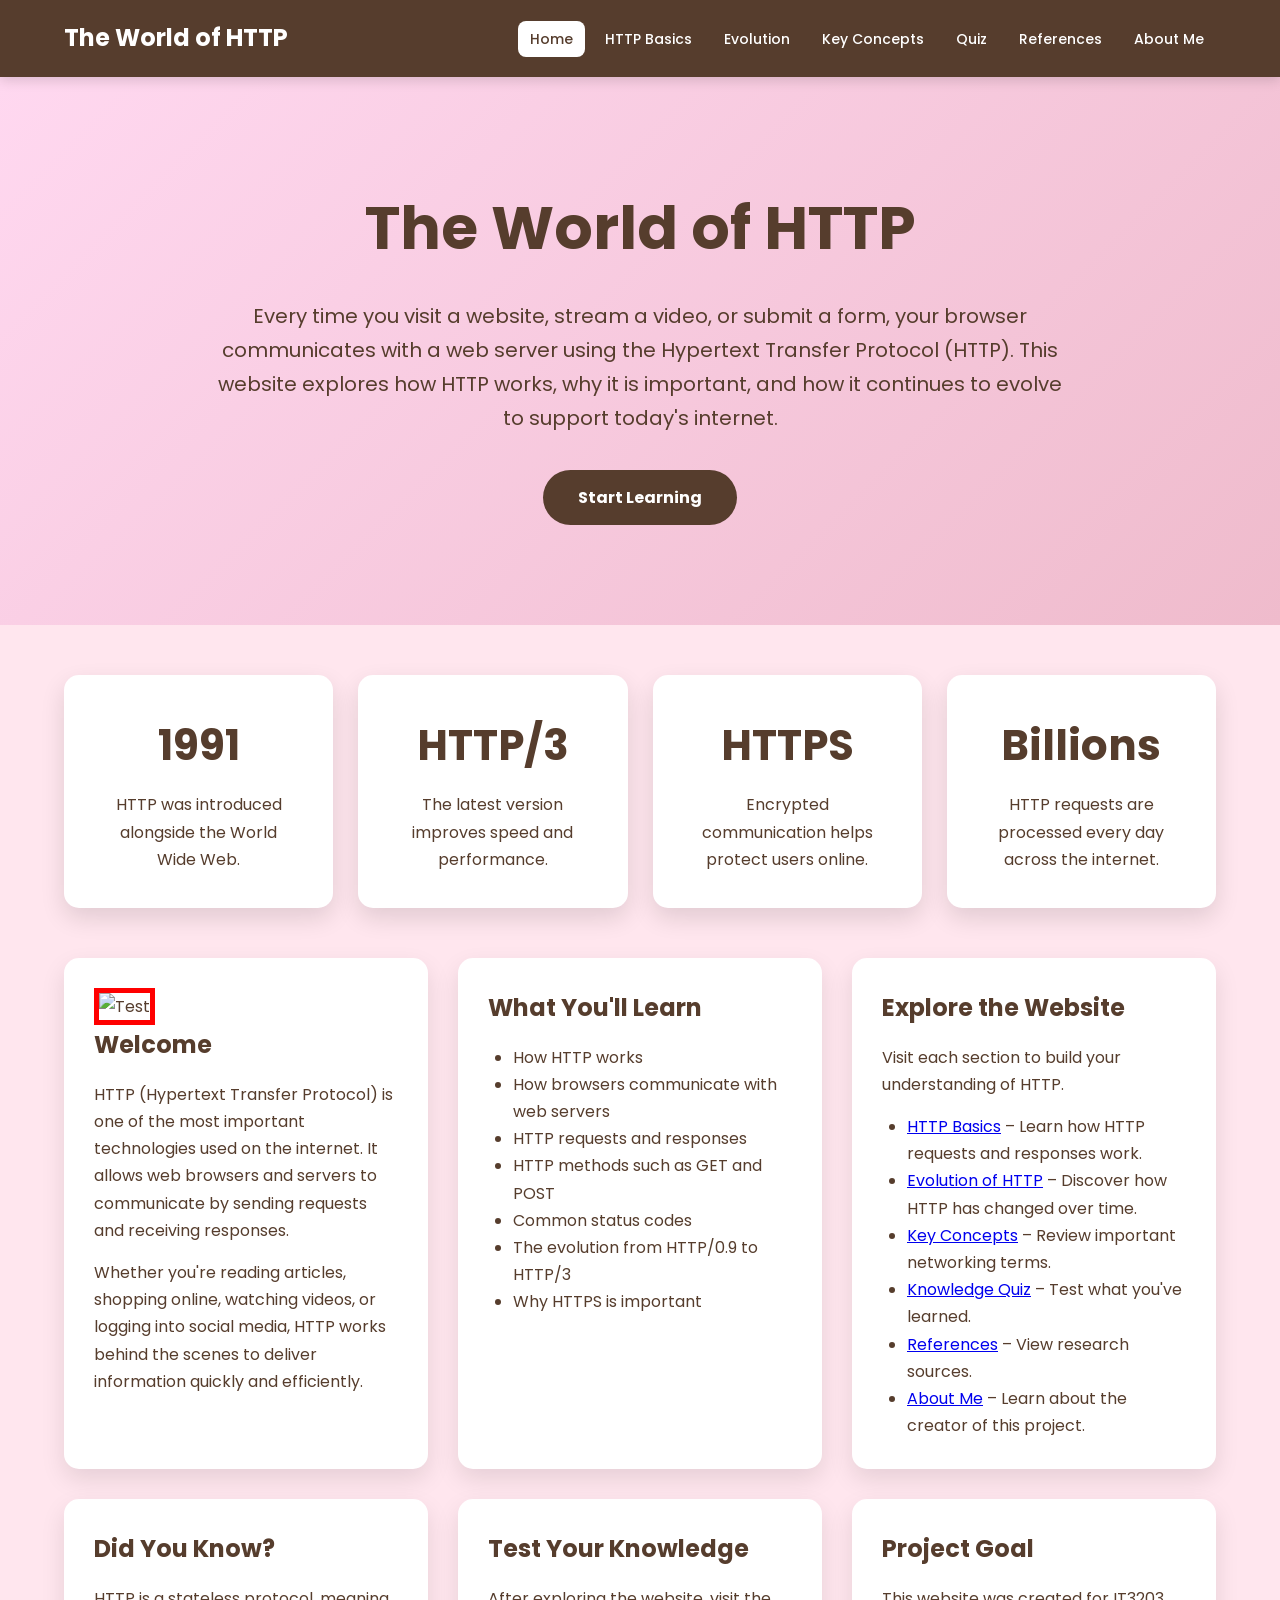
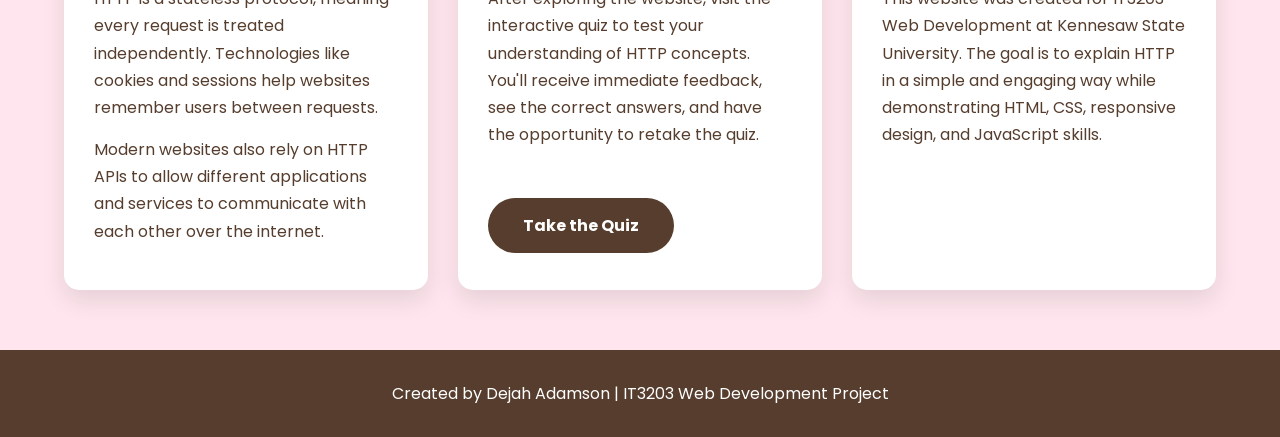
==== commit f9110865: "Update index.html" ====
--- a/index.html
+++ b/index.html
@@ -69,10 +69,10 @@
 <main class="container">
 
     <section class="card">
-
-    <img src="https://upload.wikimedia.org/wikipedia/commons/thumb/6/6a/Internet_map_1024.jpg/640px-Internet_map_1024.jpg"
-     alt="Internet communication"
-     class="banner-image">
+<img
+    src="https://picsum.photos/900/450"
+    alt="Test"
+    style="width:100%; height:auto; border:5px solid red;">
 
         <h2>Welcome</h2>
 
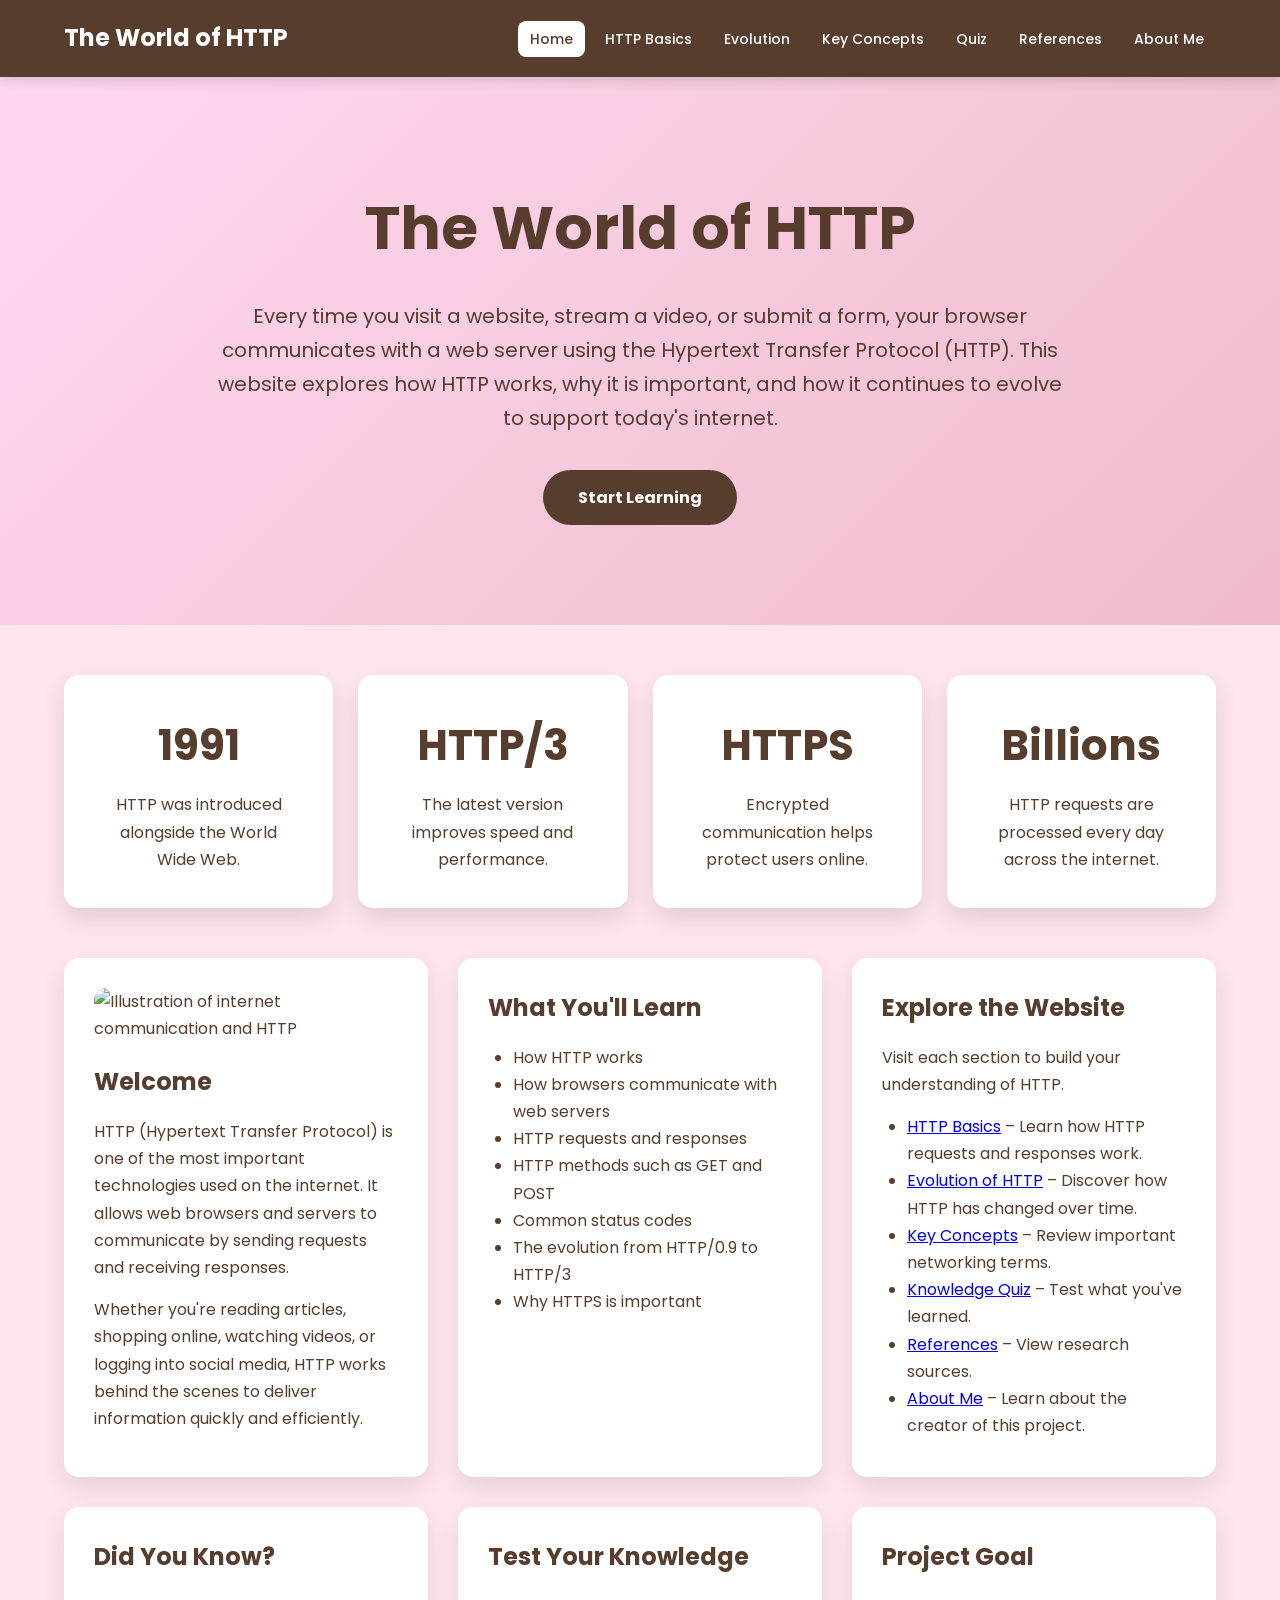
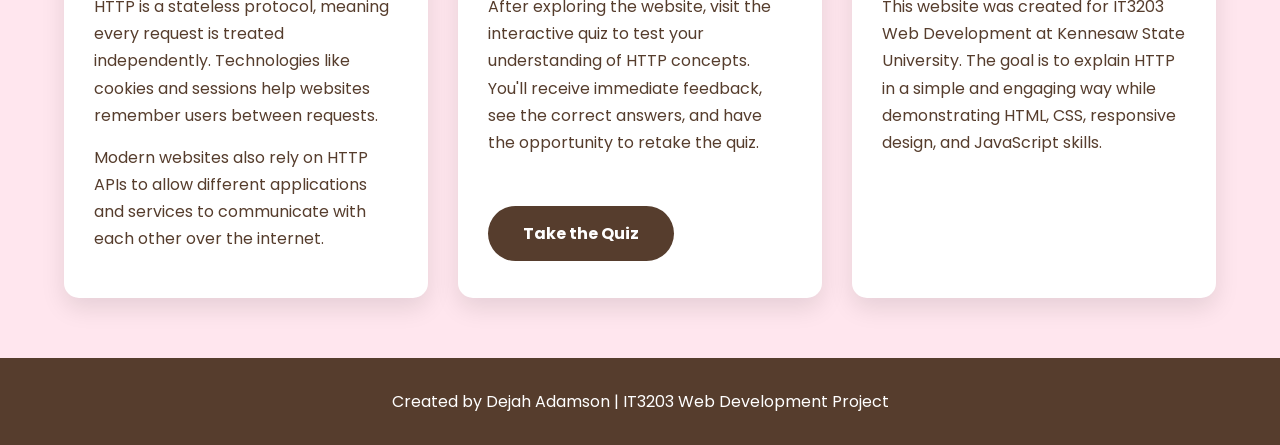
==== commit ab85ea3a: "Add files via upload" ====
--- a/index.html
+++ b/index.html
@@ -2,175 +2,174 @@
 <html lang="en">
 
 <head>
-    <meta charset="UTF-8">
-    <meta name="viewport" content="width=device-width, initial-scale=1.0">
-    <title>The World of HTTP</title>
-    <link rel="stylesheet" href="styles.css">
+  <meta charset="UTF-8">
+  <meta name="viewport" content="width=device-width, initial-scale=1.0">
+  <title>The World of HTTP</title>
+  <link rel="stylesheet" href="styles.css">
 </head>
 
 <body>
 
 <header>
 
-    <div class="logo">
-        <h2>The World of HTTP</h2>
-    </div>
+  <div class="logo">
+    <h2>The World of HTTP</h2>
+  </div>
 
-    <nav>
-        <ul>
-            <li><a class="active" href="index.html">Home</a></li>
-            <li><a href="topic1.html">HTTP Basics</a></li>
-            <li><a href="topic2.html">Evolution</a></li>
-            <li><a href="concepts.html">Key Concepts</a></li>
-            <li><a href="quiz.html">Quiz</a></li>
-            <li><a href="references.html">References</a></li>
-            <li><a href="about.html">About Me</a></li>
-        </ul>
-    </nav>
+  <nav>
+    <ul>
+      <li><a class="active" href="index.html">Home</a></li>
+      <li><a href="topic1.html">HTTP Basics</a></li>
+      <li><a href="topic2.html">Evolution</a></li>
+      <li><a href="concepts.html">Key Concepts</a></li>
+      <li><a href="quiz.html">Quiz</a></li>
+      <li><a href="references.html">References</a></li>
+      <li><a href="about.html">About Me</a></li>
+    </ul>
+  </nav>
 
 </header>
 
 <section class="hero">
 
-    <h1>The World of HTTP</h1>
+  <h1>The World of HTTP</h1>
 
-    <p>
-        Every time you visit a website, stream a video, or submit a form, your browser communicates with a web server using the Hypertext Transfer Protocol (HTTP). This website explores how HTTP works, why it is important, and how it continues to evolve to support today's internet.
-    </p>
+  <p>
+    Every time you visit a website, stream a video, or submit a form, your browser communicates with a web server using the Hypertext Transfer Protocol (HTTP). This website explores how HTTP works, why it is important, and how it continues to evolve to support today's internet.
+  </p>
 
-    <a href="topic1.html" class="button">Start Learning</a>
+  <a href="topic1.html" class="button">Start Learning</a>
 
 </section>
 
 <section class="stats">
 
-    <div class="stat">
-        <h2>1991</h2>
-        <p>HTTP was introduced alongside the World Wide Web.</p>
-    </div>
+  <div class="stat">
+    <h2>1991</h2>
+    <p>HTTP was introduced alongside the World Wide Web.</p>
+  </div>
 
-    <div class="stat">
-        <h2>HTTP/3</h2>
-        <p>The latest version improves speed and performance.</p>
-    </div>
+  <div class="stat">
+    <h2>HTTP/3</h2>
+    <p>The latest version improves speed and performance.</p>
+  </div>
 
-    <div class="stat">
-        <h2>HTTPS</h2>
-        <p>Encrypted communication helps protect users online.</p>
-    </div>
+  <div class="stat">
+    <h2>HTTPS</h2>
+    <p>Encrypted communication helps protect users online.</p>
+  </div>
 
-    <div class="stat">
-        <h2>Billions</h2>
-        <p>HTTP requests are processed every day across the internet.</p>
-    </div>
+  <div class="stat">
+    <h2>Billions</h2>
+    <p>HTTP requests are processed every day across the internet.</p>
+  </div>
 
 </section>
 
 <main class="container">
 
-    <section class="card">
-<img
-    src="https://picsum.photos/900/450"
-    alt="Test"
-    style="width:100%; height:auto; border:5px solid red;">
+  <section class="card">
+    <img src="images/hero.jpeg"
+         alt="Illustration of internet communication and HTTP"
+         class="banner-image">
 
-        <h2>Welcome</h2>
+    <h2>Welcome</h2>
 
-        <p>
-            HTTP (Hypertext Transfer Protocol) is one of the most important technologies used on the internet. It allows web browsers and servers to communicate by sending requests and receiving responses.
-        </p>
+    <p>
+      HTTP (Hypertext Transfer Protocol) is one of the most important technologies used on the internet. It allows web browsers and servers to communicate by sending requests and receiving responses.
+    </p>
 
-        <p>
-            Whether you're reading articles, shopping online, watching videos, or logging into social media, HTTP works behind the scenes to deliver information quickly and efficiently.
-        </p>
+    <p>
+      Whether you're reading articles, shopping online, watching videos, or logging into social media, HTTP works behind the scenes to deliver information quickly and efficiently.
+    </p>
 
-    </section>
+  </section>
 
-    <section class="card">
+  <section class="card">
 
-        <h2>What You'll Learn</h2>
+    <h2>What You'll Learn</h2>
 
-        <ul>
-            <li>How HTTP works</li>
-            <li>How browsers communicate with web servers</li>
-            <li>HTTP requests and responses</li>
-            <li>HTTP methods such as GET and POST</li>
-            <li>Common status codes</li>
-            <li>The evolution from HTTP/0.9 to HTTP/3</li>
-            <li>Why HTTPS is important</li>
-        </ul>
+    <ul>
+      <li>How HTTP works</li>
+      <li>How browsers communicate with web servers</li>
+      <li>HTTP requests and responses</li>
+      <li>HTTP methods such as GET and POST</li>
+      <li>Common status codes</li>
+      <li>The evolution from HTTP/0.9 to HTTP/3</li>
+      <li>Why HTTPS is important</li>
+    </ul>
 
-    </section>
+  </section>
 
-    <section class="card">
+  <section class="card">
 
-        <h2>Explore the Website</h2>
+    <h2>Explore the Website</h2>
 
-        <p>
-            Visit each section to build your understanding of HTTP.
-        </p>
+    <p>
+      Visit each section to build your understanding of HTTP.
+    </p>
 
-        <ul>
-            <li><a href="topic1.html">HTTP Basics</a> – Learn how HTTP requests and responses work.</li>
+    <ul>
+      <li><a href="topic1.html">HTTP Basics</a> – Learn how HTTP requests and responses work.</li>
 
-            <li><a href="topic2.html">Evolution of HTTP</a> – Discover how HTTP has changed over time.</li>
+      <li><a href="topic2.html">Evolution of HTTP</a> – Discover how HTTP has changed over time.</li>
 
-            <li><a href="concepts.html">Key Concepts</a> – Review important networking terms.</li>
+      <li><a href="concepts.html">Key Concepts</a> – Review important networking terms.</li>
 
-            <li><a href="quiz.html">Knowledge Quiz</a> – Test what you've learned.</li>
+      <li><a href="quiz.html">Knowledge Quiz</a> – Test what you've learned.</li>
 
-            <li><a href="references.html">References</a> – View research sources.</li>
+      <li><a href="references.html">References</a> – View research sources.</li>
 
-            <li><a href="about.html">About Me</a> – Learn about the creator of this project.</li>
-        </ul>
+      <li><a href="about.html">About Me</a> – Learn about the creator of this project.</li>
+    </ul>
 
-    </section>
+  </section>
 
-    <section class="card">
+  <section class="card">
 
-        <h2>Did You Know?</h2>
+    <h2>Did You Know?</h2>
 
-        <p>
-            HTTP is a stateless protocol, meaning every request is treated independently. Technologies like cookies and sessions help websites remember users between requests.
-        </p>
+    <p>
+      HTTP is a stateless protocol, meaning every request is treated independently. Technologies like cookies and sessions help websites remember users between requests.
+    </p>
 
-        <p>
-            Modern websites also rely on HTTP APIs to allow different applications and services to communicate with each other over the internet.
-        </p>
+    <p>
+      Modern websites also rely on HTTP APIs to allow different applications and services to communicate with each other over the internet.
+    </p>
 
-    </section>
+  </section>
 
-    <section class="card">
+  <section class="card">
 
-        <h2>Test Your Knowledge</h2>
+    <h2>Test Your Knowledge</h2>
 
-        <p>
-            After exploring the website, visit the interactive quiz to test your understanding of HTTP concepts. You'll receive immediate feedback, see the correct answers, and have the opportunity to retake the quiz.
-        </p>
+    <p>
+      After exploring the website, visit the interactive quiz to test your understanding of HTTP concepts. You'll receive immediate feedback, see the correct answers, and have the opportunity to retake the quiz.
+    </p>
 
-        <a href="quiz.html" class="button">Take the Quiz</a>
+    <a href="quiz.html" class="button">Take the Quiz</a>
 
-    </section>
+  </section>
 
-    <section class="card">
+  <section class="card">
 
-        <h2>Project Goal</h2>
+    <h2>Project Goal</h2>
 
-        <p>
-            This website was created for IT3203 Web Development at Kennesaw State University. The goal is to explain HTTP in a simple and engaging way while demonstrating HTML, CSS, responsive design, and JavaScript skills.
-        </p>
+    <p>
+      This website was created for IT3203 Web Development at Kennesaw State University. The goal is to explain HTTP in a simple and engaging way while demonstrating HTML, CSS, responsive design, and JavaScript skills.
+    </p>
 
-    </section>
+  </section>
 
 </main>
 
 <footer>
 
-    <p>
-        Created by Dejah Adamson | IT3203 Web Development Project
-    </p>
+  <p>
+    Created by Dejah Adamson | IT3203 Web Development Project
+  </p>
 
 </footer>
 
 </body>
-</html>
+</html>
--- a/styles.css
+++ b/styles.css
@@ -519,43 +519,43 @@
 @media(max-width:900px){
 
 
-header{
-
-    flex-direction:column;
-
-    gap:15px;
-
-}
-
-
-nav ul{
-
-    justify-content:center;
-
-}
-
-
-nav a{
-
-    font-size:13px;
-
-    padding:8px 10px;
-
-}
-
-
-.hero h1{
-
-    font-size:42px;
-
-}
-
-
-.hero p{
-
-    font-size:18px;
-
-}
+    header{
+
+        flex-direction:column;
+
+        gap:15px;
+
+    }
+
+
+    nav ul{
+
+        justify-content:center;
+
+    }
+
+
+    nav a{
+
+        font-size:13px;
+
+        padding:8px 10px;
+
+    }
+
+
+    .hero h1{
+
+        font-size:42px;
+
+    }
+
+
+    .hero p{
+
+        font-size:18px;
+
+    }
 
 
 }
@@ -606,4 +606,4 @@
 
     line-height:2;
 
-}
+}
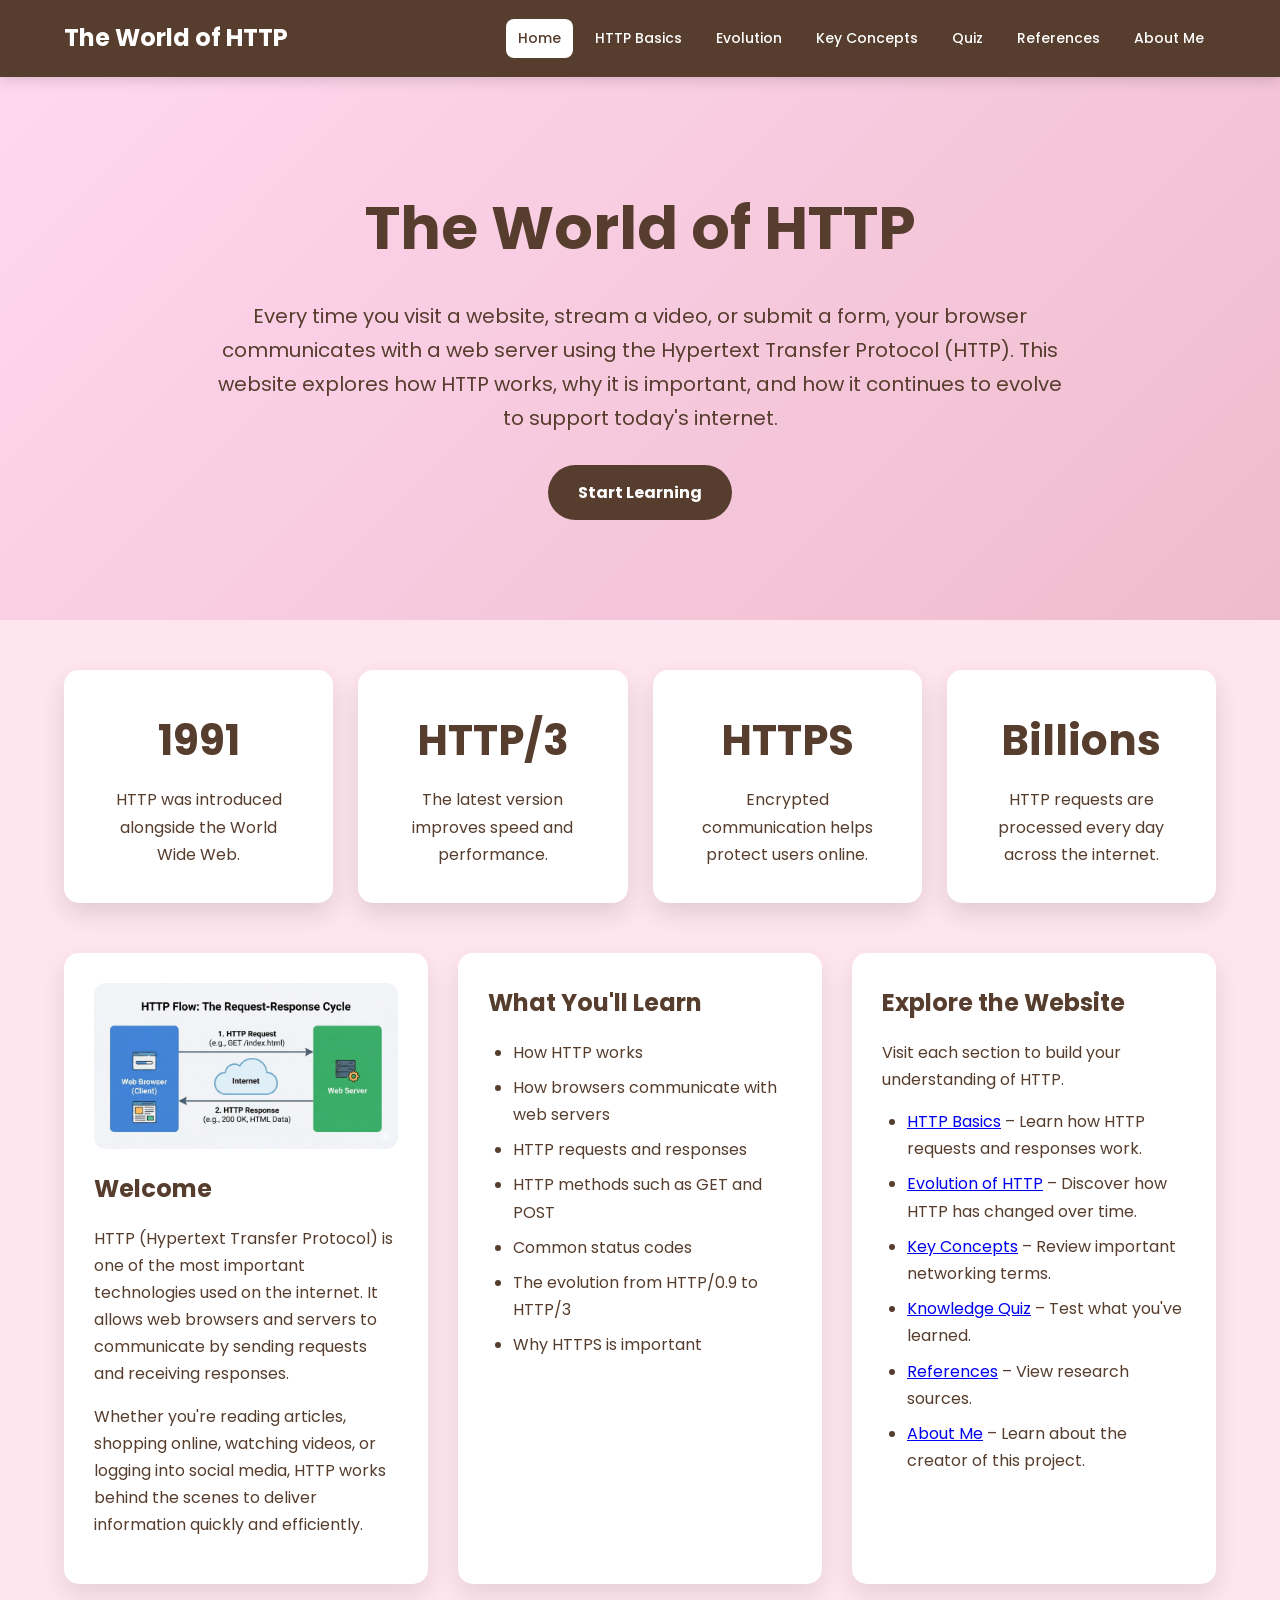
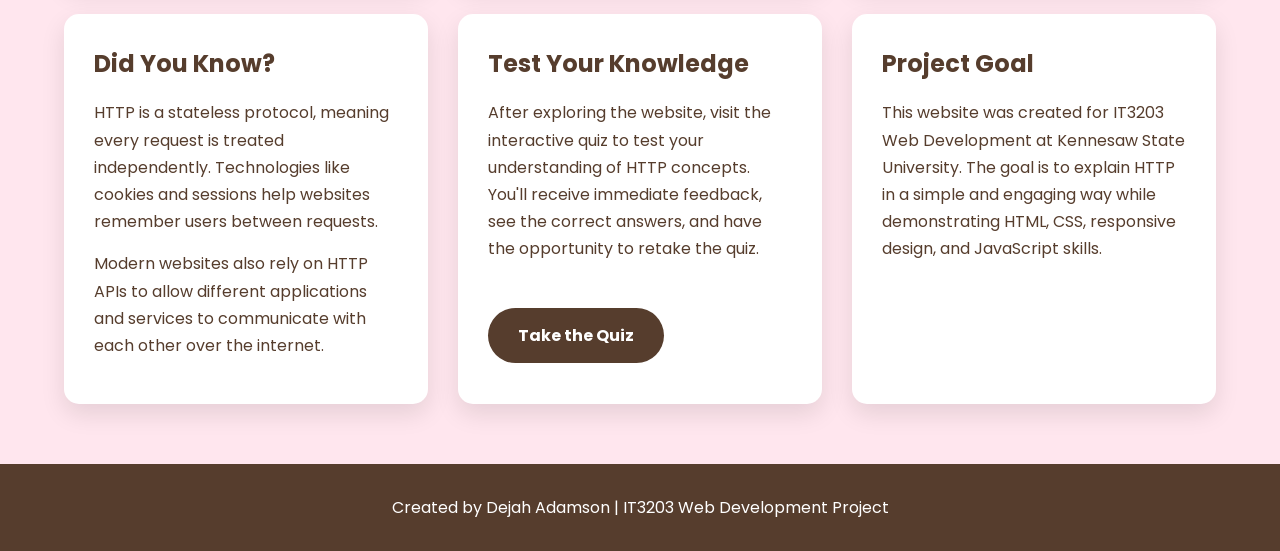
==== commit 5ec4cf16: "Update index.html" ====
--- a/index.html
+++ b/index.html
@@ -2,174 +2,219 @@
 <html lang="en">
 
 <head>
-  <meta charset="UTF-8">
-  <meta name="viewport" content="width=device-width, initial-scale=1.0">
-  <title>The World of HTTP</title>
-  <link rel="stylesheet" href="styles.css">
+
+    <meta charset="UTF-8">
+    <meta name="viewport" content="width=device-width, initial-scale=1.0">
+
+    <title>The World of HTTP</title>
+
+    <link rel="stylesheet" href="styles.css">
+
 </head>
 
 <body>
 
 <header>
 
-  <div class="logo">
-    <h2>The World of HTTP</h2>
-  </div>
-
-  <nav>
-    <ul>
-      <li><a class="active" href="index.html">Home</a></li>
-      <li><a href="topic1.html">HTTP Basics</a></li>
-      <li><a href="topic2.html">Evolution</a></li>
-      <li><a href="concepts.html">Key Concepts</a></li>
-      <li><a href="quiz.html">Quiz</a></li>
-      <li><a href="references.html">References</a></li>
-      <li><a href="about.html">About Me</a></li>
-    </ul>
-  </nav>
+    <div class="logo">
+        <h2>The World of HTTP</h2>
+    </div>
+
+    <nav>
+
+        <ul>
+
+            <li><a class="active" href="index.html">Home</a></li>
+            <li><a href="topic1.html">HTTP Basics</a></li>
+            <li><a href="topic2.html">Evolution</a></li>
+            <li><a href="concepts.html">Key Concepts</a></li>
+            <li><a href="quiz.html">Quiz</a></li>
+            <li><a href="references.html">References</a></li>
+            <li><a href="about.html">About Me</a></li>
+
+        </ul>
+
+    </nav>
 
 </header>
 
 <section class="hero">
 
-  <h1>The World of HTTP</h1>
-
-  <p>
-    Every time you visit a website, stream a video, or submit a form, your browser communicates with a web server using the Hypertext Transfer Protocol (HTTP). This website explores how HTTP works, why it is important, and how it continues to evolve to support today's internet.
-  </p>
-
-  <a href="topic1.html" class="button">Start Learning</a>
+    <h1>The World of HTTP</h1>
+
+    <p>
+        Every time you visit a website, stream a video, or submit a form, your browser communicates with a web server using the Hypertext Transfer Protocol (HTTP). This website explores how HTTP works, why it is important, and how it continues to evolve to support today's internet.
+    </p>
+
+    <a href="topic1.html" class="button">
+        Start Learning
+    </a>
 
 </section>
 
 <section class="stats">
 
-  <div class="stat">
-    <h2>1991</h2>
-    <p>HTTP was introduced alongside the World Wide Web.</p>
-  </div>
-
-  <div class="stat">
-    <h2>HTTP/3</h2>
-    <p>The latest version improves speed and performance.</p>
-  </div>
-
-  <div class="stat">
-    <h2>HTTPS</h2>
-    <p>Encrypted communication helps protect users online.</p>
-  </div>
-
-  <div class="stat">
-    <h2>Billions</h2>
-    <p>HTTP requests are processed every day across the internet.</p>
-  </div>
+    <div class="stat">
+
+        <h2>1991</h2>
+
+        <p>
+            HTTP was introduced alongside the World Wide Web.
+        </p>
+
+    </div>
+
+    <div class="stat">
+
+        <h2>HTTP/3</h2>
+
+        <p>
+            The latest version improves speed and performance.
+        </p>
+
+    </div>
+
+    <div class="stat">
+
+        <h2>HTTPS</h2>
+
+        <p>
+            Encrypted communication helps protect users online.
+        </p>
+
+    </div>
+
+    <div class="stat">
+
+        <h2>Billions</h2>
+
+        <p>
+            HTTP requests are processed every day across the internet.
+        </p>
+
+    </div>
 
 </section>
 
 <main class="container">
 
-  <section class="card">
-    <img src="images/hero.jpeg"
-         alt="Illustration of internet communication and HTTP"
-         class="banner-image">
-
-    <h2>Welcome</h2>
+    <section class="card">
+
+        <img
+            src="images/hero.jpeg"
+            alt="Illustration showing communication between a web browser and a web server using HTTP."
+            class="banner-image">
+
+        <h2>Welcome</h2>
+
+        <p>
+            HTTP (Hypertext Transfer Protocol) is one of the most important technologies used on the internet. It allows web browsers and servers to communicate by sending requests and receiving responses.
+        </p>
+
+        <p>
+            Whether you're reading articles, shopping online, watching videos, or logging into social media, HTTP works behind the scenes to deliver information quickly and efficiently.
+        </p>
+
+    </section>
+
+    <section class="card">
+
+        <h2>What You'll Learn</h2>
+
+        <ul>
+
+            <li>How HTTP works</li>
+
+            <li>How browsers communicate with web servers</li>
+
+            <li>HTTP requests and responses</li>
+
+            <li>HTTP methods such as GET and POST</li>
+
+            <li>Common status codes</li>
+
+            <li>The evolution from HTTP/0.9 to HTTP/3</li>
+
+            <li>Why HTTPS is important</li>
+
+        </ul>
+
+    </section>
+
+    <section class="card">
+
+        <h2>Explore the Website</h2>
+
+        <p>
+            Visit each section to build your understanding of HTTP.
+        </p>
+
+        <ul>
+
+            <li><a href="topic1.html">HTTP Basics</a> – Learn how HTTP requests and responses work.</li>
+
+            <li><a href="topic2.html">Evolution of HTTP</a> – Discover how HTTP has changed over time.</li>
+
+            <li><a href="concepts.html">Key Concepts</a> – Review important networking terms.</li>
+
+            <li><a href="quiz.html">Knowledge Quiz</a> – Test what you've learned.</li>
+
+            <li><a href="references.html">References</a> – View research sources.</li>
+
+            <li><a href="about.html">About Me</a> – Learn about the creator of this project.</li>
+
+        </ul>
+
+    </section>
+
+    <section class="card">
+
+        <h2>Did You Know?</h2>
+
+        <p>
+            HTTP is a stateless protocol, meaning every request is treated independently. Technologies like cookies and sessions help websites remember users between requests.
+        </p>
+
+        <p>
+            Modern websites also rely on HTTP APIs to allow different applications and services to communicate with each other over the internet.
+        </p>
+
+    </section>
+
+    <section class="card">
+
+        <h2>Test Your Knowledge</h2>
+
+        <p>
+            After exploring the website, visit the interactive quiz to test your understanding of HTTP concepts. You'll receive immediate feedback, see the correct answers, and have the opportunity to retake the quiz.
+        </p>
+
+        <a href="quiz.html" class="button">
+            Take the Quiz
+        </a>
+
+    </section>
+
+    <section class="card">
+
+        <h2>Project Goal</h2>
+
+        <p>
+            This website was created for IT3203 Web Development at Kennesaw State University. The goal is to explain HTTP in a simple and engaging way while demonstrating HTML, CSS, responsive design, and JavaScript skills.
+        </p>
+
+    </section>
+
+</main>
+
+<footer>
 
     <p>
-      HTTP (Hypertext Transfer Protocol) is one of the most important technologies used on the internet. It allows web browsers and servers to communicate by sending requests and receiving responses.
+        Created by Dejah Adamson | IT3203 Web Development Project
     </p>
 
-    <p>
-      Whether you're reading articles, shopping online, watching videos, or logging into social media, HTTP works behind the scenes to deliver information quickly and efficiently.
-    </p>
-
-  </section>
-
-  <section class="card">
-
-    <h2>What You'll Learn</h2>
-
-    <ul>
-      <li>How HTTP works</li>
-      <li>How browsers communicate with web servers</li>
-      <li>HTTP requests and responses</li>
-      <li>HTTP methods such as GET and POST</li>
-      <li>Common status codes</li>
-      <li>The evolution from HTTP/0.9 to HTTP/3</li>
-      <li>Why HTTPS is important</li>
-    </ul>
-
-  </section>
-
-  <section class="card">
-
-    <h2>Explore the Website</h2>
-
-    <p>
-      Visit each section to build your understanding of HTTP.
-    </p>
-
-    <ul>
-      <li><a href="topic1.html">HTTP Basics</a> – Learn how HTTP requests and responses work.</li>
-
-      <li><a href="topic2.html">Evolution of HTTP</a> – Discover how HTTP has changed over time.</li>
-
-      <li><a href="concepts.html">Key Concepts</a> – Review important networking terms.</li>
-
-      <li><a href="quiz.html">Knowledge Quiz</a> – Test what you've learned.</li>
-
-      <li><a href="references.html">References</a> – View research sources.</li>
-
-      <li><a href="about.html">About Me</a> – Learn about the creator of this project.</li>
-    </ul>
-
-  </section>
-
-  <section class="card">
-
-    <h2>Did You Know?</h2>
-
-    <p>
-      HTTP is a stateless protocol, meaning every request is treated independently. Technologies like cookies and sessions help websites remember users between requests.
-    </p>
-
-    <p>
-      Modern websites also rely on HTTP APIs to allow different applications and services to communicate with each other over the internet.
-    </p>
-
-  </section>
-
-  <section class="card">
-
-    <h2>Test Your Knowledge</h2>
-
-    <p>
-      After exploring the website, visit the interactive quiz to test your understanding of HTTP concepts. You'll receive immediate feedback, see the correct answers, and have the opportunity to retake the quiz.
-    </p>
-
-    <a href="quiz.html" class="button">Take the Quiz</a>
-
-  </section>
-
-  <section class="card">
-
-    <h2>Project Goal</h2>
-
-    <p>
-      This website was created for IT3203 Web Development at Kennesaw State University. The goal is to explain HTTP in a simple and engaging way while demonstrating HTML, CSS, responsive design, and JavaScript skills.
-    </p>
-
-  </section>
-
-</main>
-
-<footer>
-
-  <p>
-    Created by Dejah Adamson | IT3203 Web Development Project
-  </p>
-
 </footer>
 
 </body>
-</html>+
+</html>
--- a/styles.css
+++ b/styles.css
@@ -1,5 +1,4 @@
 @import url('https://fonts.googleapis.com/css2?family=Poppins:wght@300;400;500;600;700&display=swap');
-
 
 *{
     margin:0;
@@ -7,21 +6,18 @@
     box-sizing:border-box;
 }
 
+html{
+    scroll-behavior:smooth;
+}
 
 body{
-
     font-family:'Poppins',sans-serif;
     background:#ffe6ee;
     color:#563d2d;
     line-height:1.7;
-
-}
-
-
-/* HEADER */
+}
 
 header{
-
     background:#563d2d;
     display:flex;
     justify-content:space-between;
@@ -31,40 +27,32 @@
     top:0;
     z-index:999;
     box-shadow:0 3px 12px rgba(0,0,0,.15);
-
-}
-
+}
 
 .logo h2{
-
     color:white;
     font-size:24px;
     white-space:nowrap;
-
-}
-
+}
 
 nav{
-
     flex:1;
-
-}
-
+}
 
 nav ul{
-
     display:flex;
     justify-content:flex-end;
     align-items:center;
-    gap:8px;
+    gap:10px;
     list-style:none;
     flex-wrap:wrap;
-
-}
-
+}
+
+nav li{
+    list-style:none;
+}
 
 nav a{
-
     color:white;
     text-decoration:none;
     padding:8px 12px;
@@ -72,538 +60,421 @@
     transition:.3s;
     font-weight:500;
     font-size:14px;
-
-}
-
+    display:block;
+}
 
 nav a:hover{
-
     background:white;
     color:#563d2d;
-
-}
-
+}
 
 .active{
-
     background:white;
     color:#563d2d !important;
-
-}
-
-
-
-/* HERO */
+}
 
 .hero{
-
     background:linear-gradient(135deg,#FFD8F0,#EFBBCC);
     color:#563d2d;
     text-align:center;
     padding:100px 20px;
-
-}
-
+}
 
 .hero h1{
-
     font-size:60px;
     margin-bottom:20px;
-    color:#563d2d;
-
-}
-
+}
 
 .hero p{
-
     max-width:850px;
     margin:auto;
     font-size:20px;
-
-}
-
-
-
-/* BUTTON */
+}
+
+.button,
+button{
+    display:inline-block;
+    background:#563d2d;
+    color:white;
+    text-decoration:none;
+    border:none;
+    border-radius:40px;
+    padding:14px 30px;
+    font-size:16px;
+    font-weight:bold;
+    cursor:pointer;
+    transition:.3s;
+}
 
 .button{
-
-    display:inline-block;
-    margin-top:35px;
-    background:#563d2d;
-    color:white;
-    text-decoration:none;
-    padding:14px 35px;
-    border-radius:40px;
-    font-weight:bold;
-    transition:.3s;
-
-}
-
-
-.button:hover{
-
-    transform:translateY(-5px);
+    margin-top:30px;
+}
+
+button{
+    margin:10px 8px 0 0;
+}
+
+.button:hover,
+button:hover{
     background:#8b5e3c;
-
-}
-
-
-
-/* STATS */
+    transform:translateY(-3px);
+}
 
 .stats{
-
     width:90%;
     max-width:1200px;
     margin:50px auto;
-
     display:grid;
-
     grid-template-columns:repeat(auto-fit,minmax(220px,1fr));
-
     gap:25px;
-
-}
-
+}
 
 .stat{
-
     background:white;
-
     border-radius:15px;
-
+    padding:35px;
     text-align:center;
-
-    padding:35px;
-
     box-shadow:0 10px 25px rgba(0,0,0,.12);
-
     transition:.3s;
-
-}
-
+}
 
 .stat:hover{
-
-    transform:translateY(-10px);
-
-}
-
+    transform:translateY(-8px);
+}
 
 .stat h2{
-
+    font-size:42px;
     color:#563d2d;
-
-    font-size:42px;
-
-}
-
+}
 
 .stat p{
-
     margin-top:10px;
-
-}
-
-
-
-/* CONTENT */
+}
 
 .container{
-
     width:90%;
     max-width:1200px;
     margin:50px auto;
-
     display:grid;
-
-    grid-template-columns:repeat(auto-fit,minmax(320px,1fr));
-
+    grid-template-columns:repeat(auto-fit,minmax(300px,1fr));
     gap:30px;
-
-}
-
-
+}
 
 .card{
-
     background:white;
-
     border-radius:15px;
-
     padding:30px;
-
     box-shadow:0 10px 25px rgba(0,0,0,.10);
-
     transition:.3s;
-
-}
-
-
+}
 
 .card:hover{
-
     transform:translateY(-8px);
-
-}
-
-
+}
 
 .card h2{
-
+    margin-bottom:15px;
     color:#563d2d;
-
+}
+
+.card h3{
+    margin-bottom:10px;
+}
+
+.card p{
     margin-bottom:15px;
-
-}
-
-
-.card h3{
-
-    color:#563d2d;
-
-    margin-bottom:10px;
-
-}
-
-
-.card p{
-
-    margin-bottom:15px;
-
-}
-
+}
 
 .card ul,
 .card ol{
-
     margin-left:25px;
-
-}
-
-
-
-/* IMAGES */
+}
+
+.card li{
+    margin-bottom:8px;
+}
 
 .banner-image{
-
     width:100%;
-
+    height:auto;
+    display:block;
     border-radius:12px;
-
     margin-bottom:20px;
-
-}
-
-
-
-/* TABLES */
+}
+
+.table-wrapper{
+    overflow-x:auto;
+    width:100%;
+}
 
 table{
-
     width:100%;
-
     border-collapse:collapse;
-
     margin-top:15px;
-
-}
-
+    min-width:600px;
+}
 
 th{
-
     background:#563d2d;
-
-    color:white;
-
-}
-
+    color:white;
+    white-space:nowrap;
+}
 
 th,
 td{
-
     border:1px solid #ddd;
-
     padding:12px;
-
     text-align:left;
-
-}
-
+}
 
 tr:nth-child(even){
-
     background:#fff3f7;
-
-}
-
-
-
-/* QUIZ */
+}
+
+a{
+    word-break:break-word;
+}
 
 .quiz-question{
-
-    margin-bottom:30px;
-
-}
-
+    margin-bottom:35px;
+}
 
 .quiz-question label{
-
     display:block;
-
     margin:10px 0;
-
-}
-
+    cursor:pointer;
+}
 
 input[type="text"]{
-
     width:100%;
-
     padding:12px;
-
+    margin-top:10px;
     border-radius:8px;
-
     border:1px solid #ccc;
-
-    margin-top:10px;
-
-}
-
-
-
-button{
-
+    font-size:16px;
+}
+
+input[type="radio"],
+input[type="checkbox"]{
+    margin-right:8px;
+}
+
+#results{
+    margin-top:30px;
+    padding:20px;
+    background:#fff3f7;
+    border-radius:12px;
+    word-wrap:break-word;
+    overflow-wrap:break-word;
+}
+
+.correct{
+    color:green;
+    font-weight:bold;
+}
+
+.incorrect{
+    color:red;
+    font-weight:bold;
+}
+
+.pass{
+    color:green;
+}
+
+.fail{
+    color:red;
+} footer{
     background:#563d2d;
-
-    color:white;
-
-    border:none;
-
-    padding:12px 25px;
-
-    border-radius:25px;
-
-    cursor:pointer;
-
-    margin:10px;
-
-    font-size:16px;
-
-}
-
-
-button:hover{
-
-    background:#8b5e3c;
-
-}
-
-
-
-#results{
-
-    margin-top:30px;
-
-    padding:20px;
-
-    border-radius:12px;
-
-    background:#fff3f7;
-
-}
-
-
-
-.correct{
-
-    color:green;
-
-    font-weight:bold;
-
-}
-
-
-.incorrect{
-
-    color:red;
-
-    font-weight:bold;
-
-}
-
-
-.pass{
-
-    color:green;
-
-}
-
-
-.fail{
-
-    color:red;
-
-}
-
-
-
-/* FOOTER */
-
-footer{
-
-    background:#563d2d;
-
-    color:white;
-
+    color:white;
     text-align:center;
-
     padding:30px;
-
     margin-top:60px;
-
-}
-
+}
 
 footer a{
-
-    color:white;
-
-}
-
+    color:white;
+    text-decoration:none;
+}
 
 footer a:hover{
-
     color:#FFD8F0;
-
-}
-
-
-
-/* ANIMATION */
+}
+
+button:focus,
+.button:focus,
+nav a:focus,
+input:focus{
+    outline:3px solid #EFBBCC;
+    outline-offset:2px;
+}
 
 .card,
 .stat{
-
     animation:fadeUp .8s ease;
-
-}
-
+}
 
 @keyframes fadeUp{
 
     from{
-
         opacity:0;
-
         transform:translateY(25px);
-
     }
 
     to{
-
         opacity:1;
-
         transform:translateY(0);
-
-    }
-
-}
-
-
-
-/* MOBILE */
-
-@media(max-width:900px){
-
+    }
+
+}
+
+.references-container{
+    display:block;
+    max-width:1100px;
+}
+
+.references-container .card{
+    margin-bottom:30px;
+}
+
+.references-container .card:hover{
+    transform:none;
+}
+
+.references-container table{
+    width:100%;
+    font-size:15px;
+}
+
+.references-container td{
+    vertical-align:top;
+}
+
+.references-container ul{
+    margin-left:25px;
+    line-height:2;
+}
+
+@media (max-width:900px){
 
     header{
-
         flex-direction:column;
-
         gap:15px;
-
-    }
-
+        padding:20px;
+    }
+
+    .logo{
+        text-align:center;
+    }
+
+    nav{
+        width:100%;
+    }
 
     nav ul{
-
         justify-content:center;
-
-    }
-
+    }
+
+    .hero{
+        padding:80px 20px;
+    }
+
+    .hero h1{
+        font-size:42px;
+    }
+
+    .hero p{
+        font-size:18px;
+    }
+
+    .container{
+        grid-template-columns:1fr;
+    }
+
+    .stats{
+        grid-template-columns:repeat(2,1fr);
+    }
+
+    table{
+        min-width:500px;
+    }
+
+}
+
+@media (max-width:600px){
+
+    header{
+        padding:15px;
+    }
+
+    .logo h2{
+        font-size:20px;
+        text-align:center;
+    }
+
+    nav ul{
+        flex-direction:column;
+        align-items:stretch;
+        gap:8px;
+    }
+
+    nav li{
+        width:100%;
+    }
 
     nav a{
-
-        font-size:13px;
-
-        padding:8px 10px;
-
-    }
-
+        width:100%;
+        text-align:center;
+        padding:12px;
+    }
+
+    .hero{
+        padding:60px 15px;
+    }
 
     .hero h1{
-
-        font-size:42px;
-
-    }
-
+        font-size:30px;
+    }
 
     .hero p{
-
-        font-size:18px;
-
-    }
-
-
-}
-/* REFERENCES PAGE */
-
-.references-container{
-
-    display:block;
-
-    max-width:1100px;
-
-}
-
-
-.references-container .card{
-
-    margin-bottom:30px;
-
-}
-
-
-.references-container .card:hover{
-
-    transform:none;
-
-}
-
-
-.references-container table{
-
-    width:100%;
-
-    font-size:15px;
-
-}
-
-
-.references-container td{
-
-    vertical-align:top;
-
-}
-
-
-.references-container ul{
-
-    margin-left:25px;
-
-    line-height:2;
-
-}+        font-size:16px;
+    }
+
+    .container{
+        width:95%;
+        grid-template-columns:1fr;
+        gap:20px;
+    }
+
+    .card{
+        padding:20px;
+    }
+
+    .stats{
+        grid-template-columns:1fr;
+    }
+
+    .stat{
+        padding:25px;
+    }
+
+    .button,
+    button{
+        width:100%;
+        text-align:center;
+        margin:10px 0;
+    }
+
+    .quiz-question{
+        font-size:15px;
+    }
+
+    input[type="text"]{
+        font-size:16px;
+    }
+
+    table{
+        min-width:450px;
+    }
+
+}
